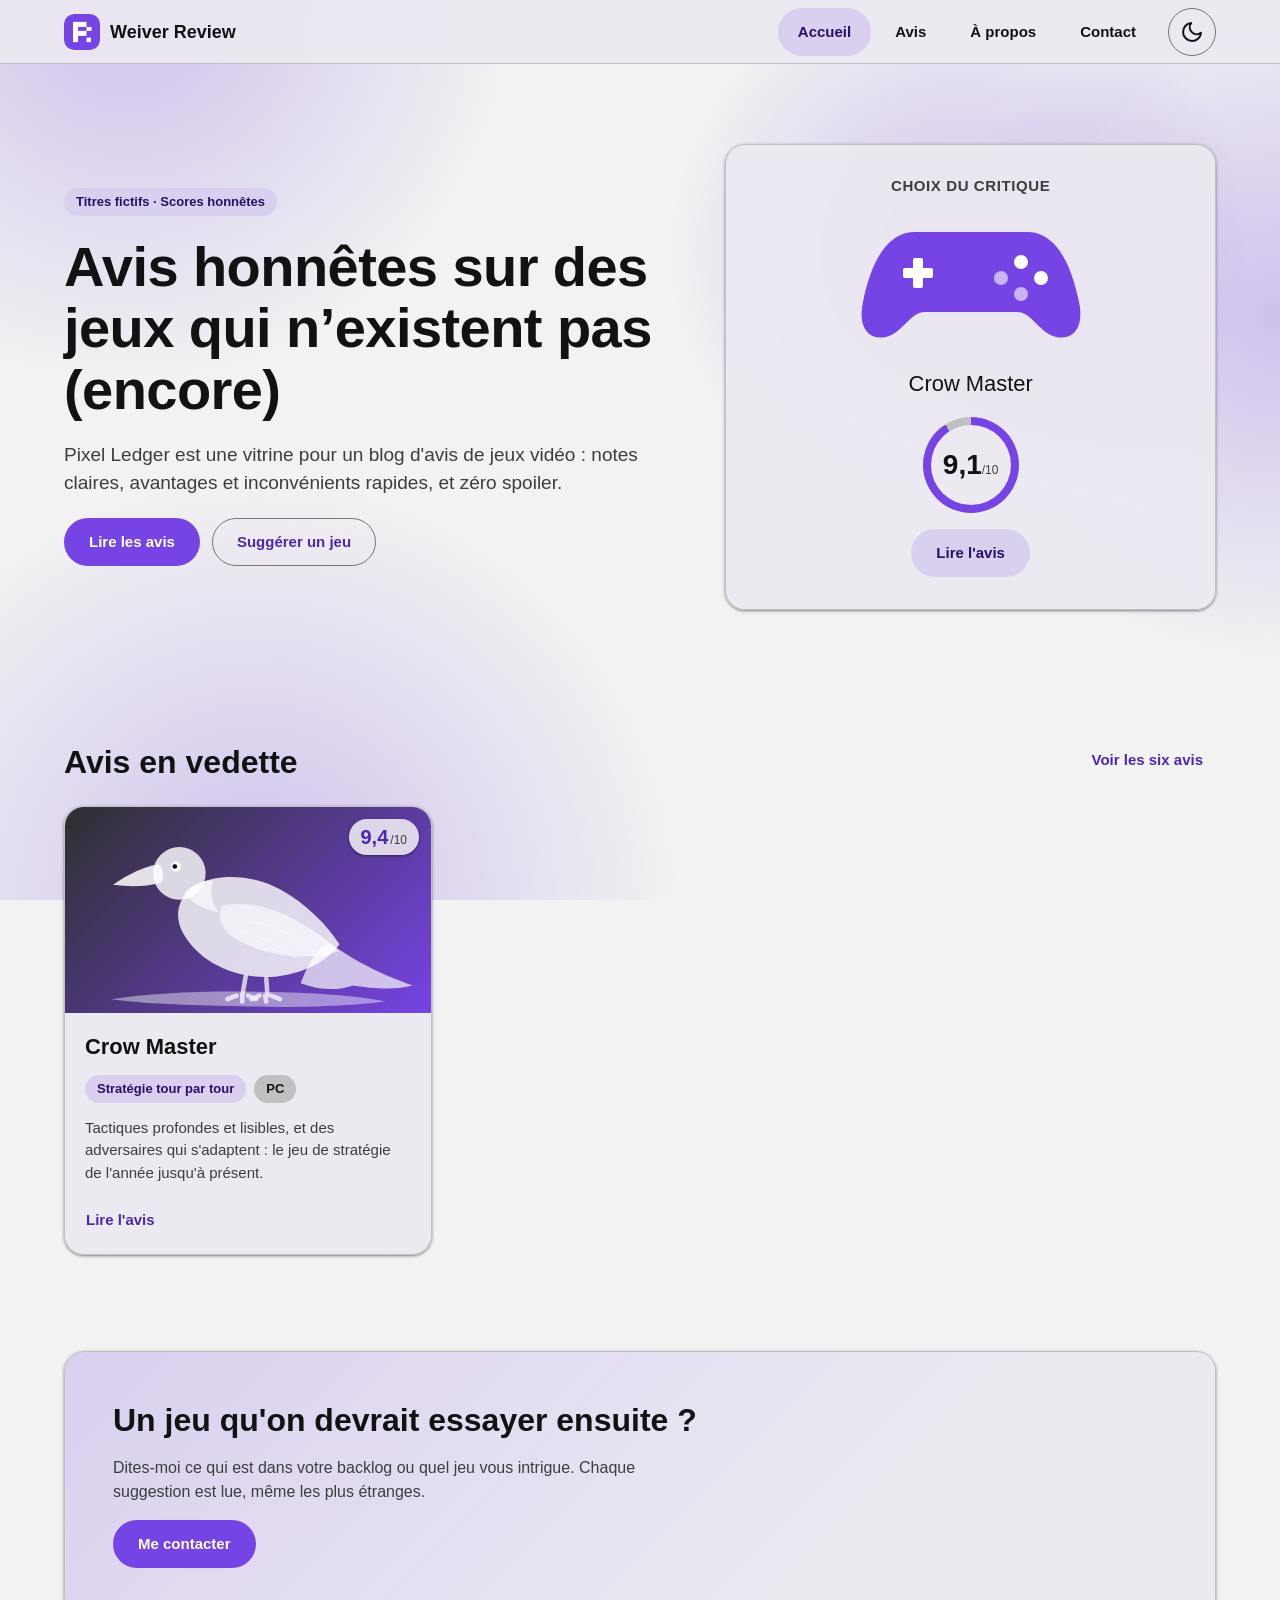
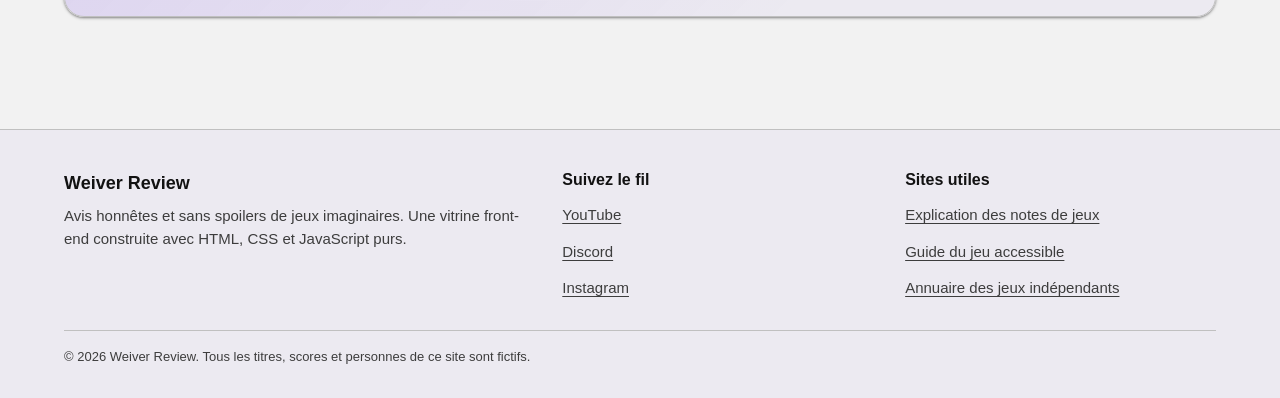
==== index.html @ 38fb5235 "feat(master):initial commit - ajout du site" ====
<!DOCTYPE html>
<html lang="fr">
<head>
  <meta charset="utf-8">
  <meta name="viewport" content="width=device-width, initial-scale=1">
  <meta name="color-scheme" content="light dark">
  <title>Weiver Review | Avis honnêtes de jeux vidéo</title>
  <meta name="description" content="Avis honnêtes, sans spoilers, de jeux vidéo avec des notes claires et des avantages/désavantages rapides. Une vitrine front-end statique avec des jeux fictifs.">
  <link rel="canonical" href="https://www.example.com/">

  <!-- Open Graph -->
  <meta property="og:type" content="website">
  <meta property="og:site_name" content="Pixel Ledger">
  <meta property="og:title" content="Pixel Ledger | Avis honnêtes de jeux vidéo">
  <meta property="og:description" content="Avis honnêtes, sans spoilers, de jeux vidéo avec des notes claires et des avantages/désavantages rapides. Une vitrine front-end statique avec des jeux fictifs.">
  <meta property="og:url" content="https://www.example.com/">
  <meta property="og:locale" content="fr_FR">

  <link rel="icon" type="image/svg+xml" href="res/logo/logo.svg">
  <script>
    /* Set the theme before first paint to avoid a flash of the wrong theme */
    (function () {
      var theme = null;
      try { theme = window.localStorage.getItem('pixel-ledger-theme'); } catch (e) {}
      if (theme !== 'light' && theme !== 'dark') {
        theme = window.matchMedia && window.matchMedia('(prefers-color-scheme: dark)').matches ? 'dark' : 'light';
      }
      document.documentElement.setAttribute('data-theme', theme);
    })();
  </script>
  <link rel="stylesheet" href="res/css/global.css">
  <link rel="stylesheet" href="res/css/style.css">
  <script src="res/js/script.js" defer></script>
  <script src="res/js/index.js" defer></script>
</head>
<body>
  <a class="skip-link" href="#main">Aller au contenu principal</a>

  <header class="site-header">
    <div class="container site-header__inner">
      <a class="brand" href="index.html">
        <img class="brand__logo" src="res/logo/logo.svg" alt="" width="36" height="36">
        <span class="brand__name">Weiver Review</span>
      </a>

      <button class="nav-toggle" type="button" aria-expanded="false" aria-controls="site-nav" aria-label="Menu principal" data-nav-toggle>
        <span class="nav-toggle__bar" aria-hidden="true"></span>
        <span class="nav-toggle__bar" aria-hidden="true"></span>
        <span class="nav-toggle__bar" aria-hidden="true"></span>
      </button>

      <nav class="site-nav" id="site-nav" aria-label="Principal">
        <ul class="site-nav__list">
          <li><a class="site-nav__link" href="index.html" aria-current="page">Accueil</a></li>
          <li><a class="site-nav__link" href="review.html">Avis</a></li>
          <li><a class="site-nav__link" href="aboutme.html">À propos</a></li>
          <li><a class="site-nav__link" href="contact.html">Contact</a></li>
          <li class="site-nav__tools">
            <button class="theme-toggle" type="button" data-theme-toggle>
              <svg class="theme-toggle__icon theme-toggle__icon--moon" viewBox="0 0 24 24" aria-hidden="true" focusable="false">
                <path d="M21 12.8A9 9 0 1 1 11.2 3a7 7 0 0 0 9.8 9.8z"/>
              </svg>
              <svg class="theme-toggle__icon theme-toggle__icon--sun" viewBox="0 0 24 24" aria-hidden="true" focusable="false">
                <circle cx="12" cy="12" r="4"/>
                <path d="M12 2v2M12 20v2M4.9 4.9l1.4 1.4M17.7 17.7l1.4 1.4M2 12h2M20 12h2M4.9 19.1l1.4-1.4M17.7 6.3l1.4-1.4"/>
              </svg>
              <span class="theme-toggle__label" data-theme-label>Basculer le thème</span>
            </button>
          </li>
        </ul>
      </nav>
    </div>
  </header>

  <main id="main" tabindex="-1">
    <section class="hero" aria-labelledby="hero-title">
      <div class="container hero__inner">
        <div class="hero__text">
          <p class="chip chip--tonal">Titres fictifs &middot; Scores honnêtes</p>
          <h1 id="hero-title">Avis honnêtes sur des jeux qui n’existent pas (encore)</h1>
          <p class="hero__lead">Pixel Ledger est une vitrine pour un blog d'avis de jeux vidéo : notes claires, avantages et inconvénients rapides, et zéro spoiler.</p>
          <div class="hero__actions">
            <a class="button button--filled" href="review.html">Lire les avis</a>
            <a class="button button--outlined" href="contact.html">Suggérer un jeu</a>
          </div>
        </div>

        <section class="spotlight" aria-labelledby="spotlight-title">
          <h2 class="spotlight__label" id="spotlight-title">Choix du critique</h2>
          <svg class="controller" viewBox="0 0 240 140" role="img" aria-label="Illustration d'une manette de jeu">
            <path class="controller__body" d="M64 20h112c28 0 44 30 52 70 6 28-8 40-26 34-14-5-22-24-36-24H74c-14 0-22 19-36 24-18 6-32-6-26-34C20 50 36 20 64 20z"/>
            <rect class="controller__detail" x="52" y="56" width="30" height="10" rx="2"/>
            <rect class="controller__detail" x="62" y="46" width="10" height="30" rx="2"/>
            <circle class="controller__detail" cx="170" cy="50" r="7"/>
            <circle class="controller__detail" cx="190" cy="66" r="7"/>
            <circle class="controller__detail" cx="150" cy="66" r="7" opacity=".6"/>
            <circle class="controller__detail" cx="170" cy="82" r="7" opacity=".6"/>
          </svg>
          <p class="spotlight__title">Crow Master</p>
          <div class="score-ring" style="--value: 91" role="img" aria-label="Note : 9,1 sur 10">
            <span class="score-ring__text" aria-hidden="true">9,1<small>/10</small></span>
          </div>
          <a class="button button--tonal" href="review.html#ironclad-frontier">Lire l'avis</a>
        </section>
      </div>
    </section>

    <section class="section" aria-labelledby="featured-title">
      <div class="container">
        <div class="section__header">
          <h2 id="featured-title">Avis en vedette</h2>
          <a class="button button--text" href="review.html">Voir les six avis</a>
        </div>
        <div class="card-grid">
            <article class="card" data-reveal>
              <div class="card__cover card__cover--4">
                <svg class="card__art" viewBox="0 0 320 180" preserveAspectRatio="xMidYMid slice" role="img" aria-label="Illustration d'un corbeau pour Crow Master" fill="currentColor" xmlns="http://www.w3.org/2000/svg">
                  <path d="M40 168c40-6 90-8 150-6 40 1 70 4 90 8-30 4-80 6-130 4-45-1-80-2-110-6z" opacity=".5"/>
                  <g fill="none" stroke="currentColor" stroke-width="4" stroke-linecap="round" opacity=".85">
                    <path d="M158 148l-3 17M150 165l-8 3M155 165l0 5M160 165l7 3"/>
                    <path d="M176 150l1 15M170 165l-7 3M175 165l1 5M180 165l8 3"/>
                  </g>
                  <path d="M230 118c20 14 40 26 74 38-14 4-34 3-52 0-14 5-30 4-46-2 6-14 10-26 24-36z" opacity=".8"/>
                  <path d="M104 78c10-18 52-24 84-6 22 12 40 30 52 48-12 18-44 32-76 28-30-4-52-20-62-40-4-9-5-20 2-30z" opacity=".95"/>
                  <circle cx="100" cy="58" r="23" opacity=".95"/>
                  <path d="M82 50c-12 2-26 8-40 18 14 2 28 2 42-2 3-6 2-12-2-16z"/>
                  <circle cx="97" cy="52" r="4.5" fill="#fff" opacity=".9"/>
                  <circle cx="96" cy="52" r="2" fill="#000"/>
                  <path d="M138 86c32-6 68 10 102 40-30 10-70 4-96-14-8-8-12-18-6-26z" opacity=".7"/>
                  <g fill="none" stroke="#fff" stroke-width="1.5" stroke-linecap="round" opacity=".35">
                    <path d="M160 100c20 2 40 12 58 26"/>
                    <path d="M152 108c18 4 36 14 50 24"/>
                  </g>
                  <path d="M104 76c8 8 18 14 30 16-6-10-8-20-4-28-10 0-20 4-26 12z" opacity=".75"/>
                </svg>
                <p class="card__score"><span class="visually-hidden">Note : </span><strong>9,4</strong><span aria-hidden="true">/10</span><span class="visually-hidden"> sur 10</span></p>
              </div>
              <div class="card__body">
                <h3>Crow Master</h3>
                <ul class="card__meta">
                  <li class="chip chip--tonal"><span class="visually-hidden">Genre : </span>Stratégie tour par tour</li>
                  <li class="chip"><span class="visually-hidden">Plateforme : </span>PC</li>
                </ul>
                <p class="card__comment">Tactiques profondes et lisibles, et des adversaires qui s'adaptent : le jeu de stratégie de l'année jusqu'à présent.</p>
                <a class="button button--text card__link" href="review.html#ironclad-frontier">Lire l'avis<span class="visually-hidden"> de Ironclad Frontier</span></a>
              </div>
            </article>
        </div>
      </div>
    </section>

    <section class="section" aria-labelledby="cta-title">
      <div class="container">
        <div class="cta">
          <h2 id="cta-title">Un jeu qu'on devrait essayer ensuite ?</h2>
          <p>Dites-moi ce qui est dans votre backlog ou quel jeu vous intrigue. Chaque suggestion est lue, même les plus étranges.</p>
          <a class="button button--filled" href="contact.html">Me contacter</a>
        </div>
      </div>
    </section>
  </main>

  <footer class="site-footer">
    <div class="container site-footer__inner">
      <div class="site-footer__about">
        <p class="site-footer__brand">Weiver Review</p>
        <p>Avis honnêtes et sans spoilers de jeux imaginaires. Une vitrine front-end construite avec HTML, CSS et JavaScript purs.</p>
      </div>
      <div>
        <h2 class="site-footer__title">Suivez le fil</h2>
        <ul class="site-footer__list">
          <li><a href="https://example.com/pixel-ledger/youtube" target="_blank" rel="noopener noreferrer">YouTube<span class="visually-hidden"> (ouvre un nouvel onglet)</span></a></li>
          <li><a href="https://example.com/pixel-ledger/discord" target="_blank" rel="noopener noreferrer">Discord<span class="visually-hidden"> (ouvre un nouvel onglet)</span></a></li>
          <li><a href="https://example.com/pixel-ledger/instagram" target="_blank" rel="noopener noreferrer">Instagram<span class="visually-hidden"> (ouvre un nouvel onglet)</span></a></li>
        </ul>
      </div>
      <div>
        <h2 class="site-footer__title">Sites utiles</h2>
        <ul class="site-footer__list">
          <li><a href="https://www.adayagame.fr/et-aussi/systeme-de-notation" target="_blank" rel="noopener noreferrer">Explication des notes de jeux<span class="visually-hidden"> (ouvre un nouvel onglet)</span></a></li>
          <li><a href="https://example.org/accessible-gaming-guide" target="_blank" rel="noopener noreferrer">Guide du jeu accessible<span class="visually-hidden"> (ouvre un nouvel onglet)</span></a></li>
          <li><a href="https://example.net/indie-showcase-directory" target="_blank" rel="noopener noreferrer">Annuaire des jeux indépendants<span class="visually-hidden"> (ouvre un nouvel onglet)</span></a></li>
        </ul>
      </div>
    </div>
    <p class="container site-footer__legal">&copy; 2026 Weiver Review. Tous les titres, scores et personnes de ce site sont fictifs.</p>
  </footer>
</body>
</html>
---- res/css/global.css ----
/* ==========================================================================
   global.css
   Design tokens (Material Design 3 inspired), reset, typography,
   theme tokens and shared components: header, navigation, buttons, footer.
   Font: Arial only. Breakpoints: 600px and 1024px (mobile-first).
   ========================================================================== */

/* --------------------------------------------------------------------------
   1. Tokens that do not depend on the theme
   -------------------------------------------------------------------------- */
:root {
  color-scheme: light;

  /* Brand colour (identical in both themes) */
  --md-primary: #7643e4;
  --md-on-primary: #ffffff;           /* contrast on primary: 5.7:1 (AA) */
  --md-primary-hover: #683bc9;        /* primary mixed with 12% black */

  /* Shape scale */
  --md-shape-sm: 0.5rem;
  --md-shape-md: 0.75rem;
  --md-shape-lg: 1.25rem;
  --md-shape-full: 999px;

  /* Elevation (shadow part; the tint comes from the surface colours) */
  --md-elev-1: 0 1px 2px rgb(0 0 0 / 0.3), 0 1px 3px 1px rgb(0 0 0 / 0.15);
  --md-elev-2: 0 1px 2px rgb(0 0 0 / 0.3), 0 2px 6px 2px rgb(0 0 0 / 0.15);
  --md-elev-3: 0 4px 8px 3px rgb(0 0 0 / 0.15), 0 1px 3px rgb(0 0 0 / 0.3);

  /* Surface glass effect: 0.9 opacity + 20px blur (see components) */
  --md-surface-alpha: 0.9;
  --md-blur: 20px;

  /* State layers derived from the primary colour */
  --md-state-hover: rgb(118 67 228 / 0.12);

  /* Layout */
  --header-h: 4rem;
  --gutter: clamp(1rem, 4vw, 2rem);
  --container-max: 72rem;

  /* M3 type scale (fluid where it matters) */
  --md-display: clamp(2.25rem, 1.5rem + 3.6vw, 3.5rem);
  --md-headline: clamp(1.5rem, 1.2rem + 1.4vw, 2rem);
  --md-title-lg: clamp(1.125rem, 1.05rem + 0.4vw, 1.375rem);
  --md-title-md: 1rem;
  --md-body-lg: 1rem;
  --md-body-md: 0.9375rem;
  --md-label-lg: 0.9375rem;
  --md-label-md: 0.8125rem;
}

/* --------------------------------------------------------------------------
   2. Theme tokens
   Light is the base. The dark block overrides colour roles only.
   -------------------------------------------------------------------------- */
:root,
:root[data-theme="light"] {
  color-scheme: light;

  --md-bg: #f2f2f2;                    /* main background */
  --md-secondary: #c0c0c0;             /* secondary surfaces, borders, outlines */
  --md-surface-rgb: 236 233 241;       /* #f2f2f2 with a 5% primary tint */
  --md-on-surface: #121212;
  --md-on-surface-variant: #3d3d3d;
  --md-outline: #c0c0c0;
  --md-outline-strong: #767676;        /* form controls: >= 3:1 non-text contrast */

  --md-primary-text: #4f26b0;          /* primary as text/focus ring on light: >= 4.9:1 */
  --md-primary-container: #d9cfef;
  --md-on-primary-container: #2a0f66;
  --md-secondary-container: #c0c0c0;
  --md-on-secondary-container: #121212;

  --md-glow: rgb(118 67 228 / 0.28);   /* gradient behind the glass surfaces */
  --md-disabled-bg: rgb(18 18 18 / 0.12);
  --md-disabled-fg: rgb(18 18 18 / 0.38);
}

:root[data-theme="dark"] {
  color-scheme: dark;

  --md-bg: #0c0c0c;
  --md-secondary: #2f2f2f;
  --md-surface-rgb: 30 28 38;          /* #2f2f2f/#0c0c0c blend with a primary tint */
  --md-on-surface: #f2f2f2;
  --md-on-surface-variant: #c0c0c0;
  --md-outline: #2f2f2f;
  --md-outline-strong: #8a8a8a;

  --md-primary-text: #b498f0;          /* primary mixed with 45% white: 8:1 on #0c0c0c */
  --md-primary-container: #41345c;
  --md-on-primary-container: #e6dcfc;
  --md-secondary-container: #2f2f2f;
  --md-on-secondary-container: #f2f2f2;

  --md-primary-hover: #8152e6;         /* primary mixed with 8% white (white text 4.9:1) */
  --md-glow: rgb(118 67 228 / 0.34);
  --md-disabled-bg: rgb(242 242 242 / 0.12);
  --md-disabled-fg: rgb(242 242 242 / 0.38);
}

/* --------------------------------------------------------------------------
   3. Reset and base typography
   -------------------------------------------------------------------------- */
*,
*::before,
*::after {
  box-sizing: border-box;
}

html {
  -webkit-text-size-adjust: 100%;
  text-size-adjust: 100%;
  scroll-padding-top: calc(var(--header-h) + 1rem);
}

@media (prefers-reduced-motion: no-preference) {
  html {
    scroll-behavior: smooth;
  }
}

body {
  margin: 0;
  min-height: 100vh;
  min-height: 100dvh;
  display: flex;
  flex-direction: column;
  font-family: Arial, sans-serif;
  font-size: var(--md-body-lg);
  line-height: 1.5;
  color: var(--md-on-surface);
  background-color: var(--md-bg);
}

/* Soft gradient behind every page so the glass blur is visible */
body::before {
  content: "";
  position: fixed;
  inset: 0;
  z-index: -1;
  pointer-events: none;
  background:
    radial-gradient(40rem circle at 10% 0%, var(--md-glow), transparent 60%),
    radial-gradient(36rem circle at 100% 35%, var(--md-glow), transparent 60%),
    radial-gradient(44rem circle at 20% 100%, var(--md-glow), transparent 60%);
}

main {
  flex: 1 0 auto;
}

main:focus {
  outline: none;
}

h1,
h2,
h3,
h4,
p,
ul,
ol,
dl,
dd,
figure {
  margin: 0;
}

h1,
h2,
h3,
h4 {
  font-family: inherit;
  font-weight: 700;
  line-height: 1.2;
}

h1 {
  font-size: var(--md-display);
  line-height: 1.1;
  letter-spacing: -0.01em;
}

h2 {
  font-size: var(--md-headline);
  line-height: 1.25;
}

h3 {
  font-size: var(--md-title-lg);
  line-height: 1.3;
}

h4 {
  font-size: var(--md-title-md);
}

ul[role="list"],
.list-reset {
  list-style: none;
  padding: 0;
}

img,
svg {
  display: block;
  max-width: 100%;
}

a {
  color: var(--md-primary-text);
  text-underline-offset: 0.2em;
}

a:hover {
  text-decoration-thickness: 2px;
}

button,
input,
select,
textarea {
  font: inherit;
  color: inherit;
}

button {
  cursor: pointer;
}

/* Visible focus for every interactive element */
:focus-visible {
  outline: 3px solid var(--md-primary-text);
  outline-offset: 3px;
}

/* --------------------------------------------------------------------------
   4. Utilities
   -------------------------------------------------------------------------- */
.container {
  width: min(100% - 2 * var(--gutter), var(--container-max));
  margin-inline: auto;
}

.visually-hidden {
  position: absolute;
  width: 1px;
  height: 1px;
  margin: -1px;
  padding: 0;
  overflow: hidden;
  clip: rect(0 0 0 0);
  clip-path: inset(50%);
  white-space: nowrap;
  border: 0;
}

.skip-link {
  position: absolute;
  top: -4rem;
  left: 0.75rem;
  z-index: 1000;
  padding: 0.75rem 1.25rem;
  border-radius: var(--md-shape-full);
  background: var(--md-primary);
  color: var(--md-on-primary);
  font-weight: 700;
  text-decoration: none;
}

.skip-link:focus {
  top: 0.75rem;
}

/* --------------------------------------------------------------------------
   5. Buttons (M3: filled, tonal, outlined, text)
   -------------------------------------------------------------------------- */
.button {
  display: inline-flex;
  align-items: center;
  justify-content: center;
  gap: 0.5rem;
  min-height: 3rem;
  padding: 0.5rem 1.5rem;
  border: 1px solid transparent;
  border-radius: var(--md-shape-full);
  font-size: var(--md-label-lg);
  font-weight: 700;
  line-height: 1.2;
  text-align: center;
  text-decoration: none;
  transition: background-color 0.2s ease, box-shadow 0.2s ease;
}

.button--filled {
  background: var(--md-primary);
  color: var(--md-on-primary);
}

.button--filled:hover {
  background: var(--md-primary-hover);
  box-shadow: var(--md-elev-1);
  text-decoration: none;
}

.button--tonal {
  background: var(--md-primary-container);
  color: var(--md-on-primary-container);
}

.button--tonal:hover {
  box-shadow: var(--md-elev-1);
  text-decoration: none;
}

.button--outlined {
  border-color: var(--md-outline-strong);
  color: var(--md-primary-text);
}

.button--outlined:hover {
  background: var(--md-state-hover);
  text-decoration: none;
}

.button--text {
  min-height: 2.75rem;
  padding-inline: 0.75rem;
  color: var(--md-primary-text);
}

.button--text:hover {
  background: var(--md-state-hover);
  text-decoration: none;
}

.button:disabled,
.button[aria-disabled="true"] {
  background: var(--md-disabled-bg);
  color: var(--md-disabled-fg);
  box-shadow: none;
  cursor: not-allowed;
}

/* --------------------------------------------------------------------------
   6. Header and navigation
   The glass layer is a pseudo-element so the fixed drawer (a descendant of
   the header) is not trapped inside a backdrop-filter containing block.
   -------------------------------------------------------------------------- */
.site-header {
  position: sticky;
  top: 0;
  z-index: 100;
  isolation: isolate;
}

.site-header::before {
  content: "";
  position: absolute;
  inset: 0;
  z-index: -1;
  background: rgb(var(--md-surface-rgb) / var(--md-surface-alpha));
  -webkit-backdrop-filter: blur(var(--md-blur));
  backdrop-filter: blur(var(--md-blur));
  border-bottom: 1px solid var(--md-outline);
}

.site-header__inner {
  display: flex;
  align-items: center;
  justify-content: space-between;
  gap: 1rem;
  min-height: var(--header-h);
}

/* Brand */
.brand {
  display: inline-flex;
  align-items: center;
  gap: 0.625rem;
  min-height: 3rem;
  color: var(--md-on-surface);
  font-size: 1.125rem;
  font-weight: 700;
  text-decoration: none;
}

.brand:hover {
  text-decoration: none;
}

.brand__logo {
  width: 2.25rem;
  height: 2.25rem;
  border-radius: 0.625rem;
}

/* Hamburger button (< 1024px) */
.nav-toggle {
  position: relative;
  flex: none;
  width: 3rem;
  height: 3rem;
  padding: 0;
  border: 0;
  border-radius: var(--md-shape-full);
  background: transparent;
  color: var(--md-on-surface);
}

.nav-toggle:hover {
  background: var(--md-state-hover);
}

.nav-toggle__bar {
  position: absolute;
  left: 0.75rem;
  width: 1.5rem;
  height: 2px;
  border-radius: 2px;
  background: currentColor;
  transition: transform 0.25s ease, opacity 0.2s ease;
}

.nav-toggle__bar:nth-child(1) {
  top: 1.0625rem;
}

.nav-toggle__bar:nth-child(2) {
  top: 1.4375rem;
}

.nav-toggle__bar:nth-child(3) {
  top: 1.8125rem;
}

.nav-toggle[aria-expanded="true"] .nav-toggle__bar:nth-child(1) {
  transform: translateY(0.375rem) rotate(45deg);
}

.nav-toggle[aria-expanded="true"] .nav-toggle__bar:nth-child(2) {
  opacity: 0;
}

.nav-toggle[aria-expanded="true"] .nav-toggle__bar:nth-child(3) {
  transform: translateY(-0.375rem) rotate(-45deg);
}

/* Drawer (mobile): slides in from the right under the header */
.site-nav {
  position: fixed;
  top: var(--header-h);
  right: 0;
  bottom: 0;
  width: min(20rem, 85vw);
  padding: 1rem;
  overflow-y: auto;
  background: rgb(var(--md-surface-rgb) / var(--md-surface-alpha));
  -webkit-backdrop-filter: blur(var(--md-blur));
  backdrop-filter: blur(var(--md-blur));
  border-inline-start: 1px solid var(--md-outline);
  box-shadow: var(--md-elev-3);
  transform: translateX(100%);
  visibility: hidden;
  transition: transform 0.25s ease, visibility 0s linear 0.25s;
}

.site-nav.is-open {
  transform: none;
  visibility: visible;
  transition: transform 0.25s ease, visibility 0s;
}

.site-nav__list {
  display: flex;
  flex-direction: column;
  gap: 0.25rem;
  margin: 0;
  padding: 0;
  list-style: none;
}

.site-nav__link {
  display: flex;
  align-items: center;
  min-height: 3rem;
  padding: 0 1.25rem;
  border-radius: var(--md-shape-full);
  color: var(--md-on-surface);
  font-size: var(--md-label-lg);
  font-weight: 700;
  text-decoration: none;
}

.site-nav__link:hover {
  background: var(--md-state-hover);
  text-decoration: none;
}

.site-nav__link[aria-current="page"] {
  background: var(--md-primary-container);
  color: var(--md-on-primary-container);
}

.site-nav__tools {
  margin-top: 0.75rem;
  padding-top: 0.75rem;
  border-top: 1px solid var(--md-outline);
}

/* Theme toggle: shows a moon in light mode, a sun in dark mode */
.theme-toggle {
  display: flex;
  align-items: center;
  gap: 0.75rem;
  width: 100%;
  min-height: 3rem;
  padding: 0 1.25rem;
  border: 1px solid var(--md-outline-strong);
  border-radius: var(--md-shape-full);
  background: transparent;
  color: var(--md-on-surface);
  font-size: var(--md-label-lg);
  font-weight: 700;
}

.theme-toggle:hover {
  background: var(--md-state-hover);
}

.theme-toggle__icon {
  flex: none;
  width: 1.5rem;
  height: 1.5rem;
  fill: none;
  stroke: currentColor;
  stroke-width: 2;
  stroke-linecap: round;
  stroke-linejoin: round;
}

.theme-toggle__icon--sun,
:root[data-theme="dark"] .theme-toggle__icon--moon {
  display: none;
}

:root[data-theme="dark"] .theme-toggle__icon--sun {
  display: block;
}

/* Desktop (>= 1024px): horizontal top bar, no hamburger */
@media (min-width: 1024px) {
  .nav-toggle {
    display: none;
  }

  .site-nav {
    position: static;
    width: auto;
    margin-inline-start: auto;
    padding: 0;
    overflow: visible;
    background: none;
    -webkit-backdrop-filter: none;
    backdrop-filter: none;
    border: 0;
    box-shadow: none;
    transform: none;
    visibility: visible;
    transition: none;
  }

  .site-nav__list {
    flex-direction: row;
    align-items: center;
    gap: 0.25rem;
  }

  .site-nav__tools {
    margin: 0 0 0 0.5rem;
    padding: 0;
    border: 0;
  }

  .theme-toggle {
    justify-content: center;
    width: 3rem;
    padding: 0;
  }

  /* Label stays available to screen readers */
  .theme-toggle__label {
    position: absolute;
    width: 1px;
    height: 1px;
    margin: -1px;
    overflow: hidden;
    clip: rect(0 0 0 0);
    clip-path: inset(50%);
    white-space: nowrap;
  }
}

/* --------------------------------------------------------------------------
   7. Footer
   -------------------------------------------------------------------------- */
.site-footer {
  margin-top: clamp(2rem, 5vw, 4rem);
  background: rgb(var(--md-surface-rgb) / var(--md-surface-alpha));
  -webkit-backdrop-filter: blur(var(--md-blur));
  backdrop-filter: blur(var(--md-blur));
  border-top: 1px solid var(--md-outline);
  color: var(--md-on-surface-variant);
  font-size: var(--md-body-md);
}

.site-footer__inner {
  display: grid;
  gap: 2rem;
  padding-block: 2.5rem 1.5rem;
}

.site-footer__brand {
  margin-bottom: 0.5rem;
  color: var(--md-on-surface);
  font-size: 1.125rem;
  font-weight: 700;
}

.site-footer__title {
  margin-bottom: 0.5rem;
  color: var(--md-on-surface);
  font-size: var(--md-title-md);
}

.site-footer__list {
  display: grid;
  gap: 0.125rem;
  margin: 0;
  padding: 0;
  list-style: none;
}

.site-footer__list a {
  display: inline-block;
  padding-block: 0.375rem;
  color: var(--md-on-surface-variant);
}

.site-footer__list a:hover {
  color: var(--md-primary-text);
}

.site-footer__legal {
  padding-block: 1rem 2rem;
  border-top: 1px solid var(--md-outline);
  font-size: var(--md-label-md);
}

@media (min-width: 600px) {
  .site-footer__inner {
    grid-template-columns: repeat(2, 1fr);
  }

  .site-footer__about {
    grid-column: 1 / -1;
  }
}

@media (min-width: 1024px) {
  .site-footer__inner {
    grid-template-columns: 1.5fr 1fr 1fr;
  }

  .site-footer__about {
    grid-column: auto;
  }
}

/* --------------------------------------------------------------------------
   8. Reduced motion
   -------------------------------------------------------------------------- */
@media (prefers-reduced-motion: reduce) {
  *,
  *::before,
  *::after {
    animation-duration: 0.01ms !important;
    animation-iteration-count: 1 !important;
    transition-duration: 0.01ms !important;
    transition-delay: 0s !important;
    scroll-behavior: auto !important;
  }
}
---- res/css/style.css ----
/* ==========================================================================
   style.css
   Mises en page et composants par page : hero, cartes, avis, à propos, contact.
   S'appuie sur les tokens définis dans global.css.
   ========================================================================== */

/* --------------------------------------------------------------------------
   1. Surfaces vitrées (cartes, panneaux, mise en avant, appel à l'action)
   Fond à 0,9 d'opacité + flou de 20px sur le dégradé de la page.
   -------------------------------------------------------------------------- */
.card,
.panel,
.spotlight,
.cta {
  background: rgb(var(--md-surface-rgb) / var(--md-surface-alpha));
  -webkit-backdrop-filter: blur(var(--md-blur));
  backdrop-filter: blur(var(--md-blur));
  border: 1px solid var(--md-outline);
  border-radius: var(--md-shape-lg);
  box-shadow: var(--md-elev-1);
}

.panel {
  padding: clamp(1.25rem, 3vw, 2rem);
}

/* --------------------------------------------------------------------------
   2. Éléments partagés : sections, puces, notes
   -------------------------------------------------------------------------- */
.section {
  padding-block: clamp(1.5rem, 4vw, 3rem);
}

.section__header {
  display: flex;
  flex-wrap: wrap;
  align-items: flex-end;
  justify-content: space-between;
  gap: 0.5rem 1.5rem;
  margin-bottom: 1.5rem;
}

.page-hero {
  padding-block: clamp(2rem, 6vw, 4rem) clamp(0.5rem, 2vw, 1rem);
}

.page-hero__lead {
  max-width: 40rem;
  margin-top: 1rem;
  color: var(--md-on-surface-variant);
  font-size: clamp(1rem, 0.95rem + 0.25vw, 1.125rem);
}

.chip {
  display: inline-flex;
  align-items: center;
  min-height: 1.75rem;
  padding: 0.125rem 0.75rem;
  border-radius: var(--md-shape-full);
  background: var(--md-secondary-container);
  color: var(--md-on-secondary-container);
  font-size: var(--md-label-md);
  font-weight: 700;
  line-height: 1.2;
}

.chip--tonal {
  background: var(--md-primary-container);
  color: var(--md-on-primary-container);
}

/* --------------------------------------------------------------------------
   3. Accueil : hero
   -------------------------------------------------------------------------- */
.hero {
  position: relative;
  isolation: isolate;
  padding-block: clamp(2rem, 7vw, 5rem);
}

/* Soft glow that follows the pointer (set by index.js) */
.hero::after {
  content: "";
  position: absolute;
  inset: 0;
  z-index: -1;
  pointer-events: none;
  background: radial-gradient(
    28rem circle at var(--hero-x, 75%) var(--hero-y, 30%),
    var(--md-glow),
    transparent 65%
  );
}

.hero__inner {
  display: grid;
  gap: clamp(1.5rem, 5vw, 3rem);
  align-items: center;
}

.hero__text {
  display: grid;
  justify-items: start;
  gap: 1.25rem;
}

.hero__lead {
  max-width: 36rem;
  color: var(--md-on-surface-variant);
  font-size: clamp(1rem, 0.95rem + 0.3vw, 1.25rem);
}

.hero__actions {
  display: flex;
  flex-wrap: wrap;
  gap: 0.75rem;
}

.spotlight {
  display: grid;
  justify-items: center;
  gap: 1rem;
  padding: clamp(1.25rem, 4vw, 2rem);
  text-align: center;
}

.spotlight__label {
  color: var(--md-on-surface-variant);
  font-size: var(--md-label-lg);
  letter-spacing: 0.04em;
  text-transform: uppercase;
}

.controller {
  width: min(100%, 15rem);
  height: auto;
}

.controller__body {
  fill: var(--md-primary);
}

.controller__detail {
  fill: #ffffff;
}

.spotlight__title {
  font-size: var(--md-title-lg);
}

/* Circular score indicator drawn with a conic gradient */
.score-ring {
  position: relative;
  display: grid;
  place-items: center;
  width: 6rem;
  aspect-ratio: 1;
  border-radius: 50%;
  background: conic-gradient(var(--md-primary) calc(var(--value, 0) * 1%), var(--md-secondary) 0);
}

.score-ring::before {
  content: "";
  position: absolute;
  inset: 0.5rem;
  border-radius: 50%;
  background: rgb(var(--md-surface-rgb));
}

.score-ring__text {
  position: relative;
  color: var(--md-on-surface);
  font-size: 1.75rem;
  font-weight: 700;
  line-height: 1;
}

.score-ring__text small {
  color: var(--md-on-surface-variant);
  font-size: 0.75rem;
  font-weight: 400;
}

@media (min-width: 1024px) {
  .hero__inner {
    grid-template-columns: 1.25fr 1fr;
  }
}

/* --------------------------------------------------------------------------
   4. Cards and review grid
   -------------------------------------------------------------------------- */
.card-grid {
  display: grid;
  grid-template-columns: 1fr;
  gap: 1.25rem;
}

@media (min-width: 600px) {
  .card-grid {
    grid-template-columns: repeat(2, 1fr);
  }
}

@media (min-width: 1024px) {
  .card-grid {
    grid-template-columns: repeat(3, 1fr);
    gap: 1.5rem;
  }
}

.card {
  display: flex;
  flex-direction: column;
  overflow: hidden;
  transition: box-shadow 0.25s ease, transform 0.25s ease;
}

.card:hover {
  box-shadow: var(--md-elev-2);
}

.card:target {
  outline: 3px solid var(--md-primary-text);
  outline-offset: 3px;
}

/* Cover placeholder: CSS gradient + inline SVG motif */
.card__cover {
  position: relative;
  aspect-ratio: 16 / 9;
  background: linear-gradient(135deg, var(--cover-a, #7643e4), var(--cover-b, #1f1147));
}

.card__art {
  position: absolute;
  inset: 0;
  width: 100%;
  height: 100%;
  color: rgb(255 255 255 / 0.85);
}

.card__cover--1 { --cover-a: #7643e4; --cover-b: #1f1147; }
.card__cover--2 { --cover-a: #9b79ee; --cover-b: #4a28a0; }
.card__cover--3 { --cover-a: #4a28a0; --cover-b: #0c0c0c; }
.card__cover--4 { --cover-a: #2f2f2f; --cover-b: #7643e4; }
.card__cover--5 { --cover-a: #8a8a8a; --cover-b: #5b2fc0; }
.card__cover--6 { --cover-a: #5b2fc0; --cover-b: #2f2f2f; }

.card__score {
  position: absolute;
  top: 0.75rem;
  right: 0.75rem;
  display: flex;
  align-items: baseline;
  gap: 0.125rem;
  padding: 0.25rem 0.75rem;
  border-radius: var(--md-shape-full);
  background: rgb(var(--md-surface-rgb) / var(--md-surface-alpha));
  -webkit-backdrop-filter: blur(var(--md-blur));
  backdrop-filter: blur(var(--md-blur));
  box-shadow: var(--md-elev-1);
  color: var(--md-on-surface-variant);
  font-size: 0.75rem;
  line-height: 1.4;
}

.card__score strong {
  color: var(--md-primary-text);
  font-size: 1.25rem;
}

.card__body {
  display: flex;
  flex: 1;
  flex-direction: column;
  gap: 0.875rem;
  padding: 1.25rem;
}

.card__meta {
  display: flex;
  flex-wrap: wrap;
  gap: 0.5rem;
  margin: 0;
  padding: 0;
  list-style: none;
}

.card__comment {
  color: var(--md-on-surface-variant);
  font-size: var(--md-body-md);
}

.card__link {
  align-self: flex-start;
  margin: auto 0 -0.5rem -0.75rem;
}

.card--crow-master .card__cover {
  background: linear-gradient(135deg, #08090d, #2d2d34);
}

.card__cover--crow {
  --cover-a: #0d1117;
  --cover-b: #454a56;
}

.card__toggle {
  align-self: flex-start;
}

.modal {
  position: fixed;
  inset: 0;
  z-index: 1000;
  display: flex;
  align-items: center;
  justify-content: center;
  padding: 1rem;
  opacity: 0;
  pointer-events: none;
  transition: opacity 0.2s ease;
}

.modal.is-visible {
  opacity: 1;
  pointer-events: auto;
}

.modal__backdrop {
  position: absolute;
  inset: 0;
  background: rgb(0 0 0 / 0.7);
}

.modal__panel {
  position: relative;
  z-index: 1;
  width: min(100%, 32rem);
  display: grid;
  gap: 1rem;
  padding: 1.5rem;
  border: 1px solid var(--md-outline);
  border-radius: var(--md-shape-lg);
  background: var(--md-bg);
  box-shadow: var(--md-elev-3);
}

.modal__close {
  position: absolute;
  top: 0.75rem;
  right: 0.75rem;
  width: 2.25rem;
  height: 2.25rem;
  border: 1px solid var(--md-outline);
  border-radius: 50%;
  background: transparent;
  color: var(--md-on-surface);
  font-size: 1.5rem;
  cursor: pointer;
}

.modal__description,
.modal__list {
  color: var(--md-on-surface-variant);
}

.modal__list {
  margin: 0;
  padding-left: 1.25rem;
  display: grid;
  gap: 0.5rem;
}

.modal__actions {
  display: flex;
  flex-wrap: wrap;
  gap: 0.75rem;
}

/* Atouts / inconvénients */
.verdict {
  display: grid;
  grid-template-columns: repeat(auto-fit, minmax(9.5rem, 1fr));
  gap: 1rem;
}

.verdict__title {
  margin-bottom: 0.375rem;
  color: var(--md-on-surface);
  font-size: var(--md-label-lg);
  letter-spacing: 0.04em;
  text-transform: uppercase;
}

.verdict__list {
  display: grid;
  gap: 0.375rem;
  margin: 0;
  padding: 0;
  list-style: none;
  font-size: var(--md-body-md);
}

.verdict__list li {
  position: relative;
  padding-left: 1.375rem;
}

.verdict__list li::before {
  position: absolute;
  left: 0;
  font-weight: 700;
  color: var(--md-primary-text);
}

.verdict__list--pros li::before {
  content: "+";
  content: "+" / "";
}

.verdict__list--cons li::before {
  content: "\2212";
  content: "\2212" / "";
}

/* Scroll reveal (class added by index.js only when motion is allowed) */
.reveal {
  opacity: 0;
  transform: translateY(1rem);
  transition: opacity 0.5s ease, transform 0.5s ease;
}

.reveal.is-visible {
  opacity: 1;
  transform: none;
}

/* --------------------------------------------------------------------------
   5. Call to action
   -------------------------------------------------------------------------- */
.cta {
  display: grid;
  justify-items: start;
  gap: 1rem;
  padding: clamp(1.5rem, 5vw, 3rem);
  background-image: linear-gradient(135deg, var(--md-primary-container), transparent 70%);
}

.cta p {
  max-width: 36rem;
  color: var(--md-on-surface-variant);
}

/* --------------------------------------------------------------------------
   6. À propos
   -------------------------------------------------------------------------- */
.about {
  display: grid;
  gap: 1.5rem;
  align-items: start;
}

.profile {
  display: grid;
  justify-items: center;
  gap: 1rem;
  text-align: center;
}

.profile__avatar {
  width: 8rem;
  height: 8rem;
  border-radius: 50%;
  box-shadow: var(--md-elev-1);
}

.profile__role {
  color: var(--md-on-surface-variant);
}

.facts {
  display: grid;
  gap: 0.75rem;
  width: 100%;
  margin-top: 0.5rem;
  padding-top: 1rem;
  border-top: 1px solid var(--md-outline);
  text-align: left;
}

.facts dt {
  color: var(--md-on-surface-variant);
  font-size: var(--md-label-md);
  font-weight: 700;
  letter-spacing: 0.04em;
  text-transform: uppercase;
}

.facts dd {
  margin-top: 0.125rem;
}

.prose {
  display: grid;
  gap: 1rem;
}

.prose h2 {
  margin-top: 0.75rem;
}

.prose h2:first-child {
  margin-top: 0;
}

.prose p {
  max-width: 42rem;
}

.scale {
  display: grid;
  gap: 0.5rem;
  margin: 0;
  padding: 0;
  list-style: none;
}

.scale li {
  display: flex;
  align-items: baseline;
  gap: 0.75rem;
}

.scale strong {
  flex: none;
  min-width: 4.5rem;
  color: var(--md-primary-text);
}

@media (min-width: 1024px) {
  .about {
    grid-template-columns: minmax(16rem, 1fr) 2.2fr;
  }

  .profile {
    position: sticky;
    top: calc(var(--header-h) + 1.5rem);
  }
}

/* --------------------------------------------------------------------------
   7. Formulaire de contact
   -------------------------------------------------------------------------- */
.contact {
  display: grid;
  gap: 1.5rem;
  align-items: start;
}

.form {
  display: grid;
  gap: 1.25rem;
}

.field {
  display: grid;
  gap: 0.375rem;
}

.field__label {
  font-weight: 700;
}

.field__hint {
  color: var(--md-on-surface-variant);
  font-size: var(--md-label-md);
}

.field__control {
  width: 100%;
  min-height: 3rem;
  padding: 0.75rem 1rem;
  border: 1px solid var(--md-outline-strong);
  border-radius: var(--md-shape-md);
  background: var(--md-bg);
  color: var(--md-on-surface);
}

textarea.field__control {
  min-height: 9rem;
  resize: vertical;
}

/* Invalid state: thicker border plus a text message, not colour alone */
.field__control[aria-invalid="true"] {
  border-color: var(--md-on-surface);
  box-shadow: inset 0 0 0 1px var(--md-on-surface);
}

.field__error {
  color: var(--md-on-surface);
  font-size: var(--md-body-md);
  font-weight: 700;
}

.field__error::before {
  content: "Error: ";
  color: var(--md-primary-text);
}

.form__actions {
  display: flex;
  flex-wrap: wrap;
  align-items: center;
  gap: 1rem;
}

.form-status {
  padding: 1rem 1.25rem;
  border-radius: var(--md-shape-md);
  background: var(--md-primary-container);
  color: var(--md-on-primary-container);
  font-weight: 700;
}

.form-status:empty {
  display: none;
}

.info-list {
  display: grid;
  gap: 1rem;
  margin: 1rem 0 0;
  padding: 0;
  list-style: none;
  color: var(--md-on-surface-variant);
}

.info-list strong {
  display: block;
  color: var(--md-on-surface);
}

@media (min-width: 1024px) {
  .contact {
    grid-template-columns: 1.6fr 1fr;
  }
}
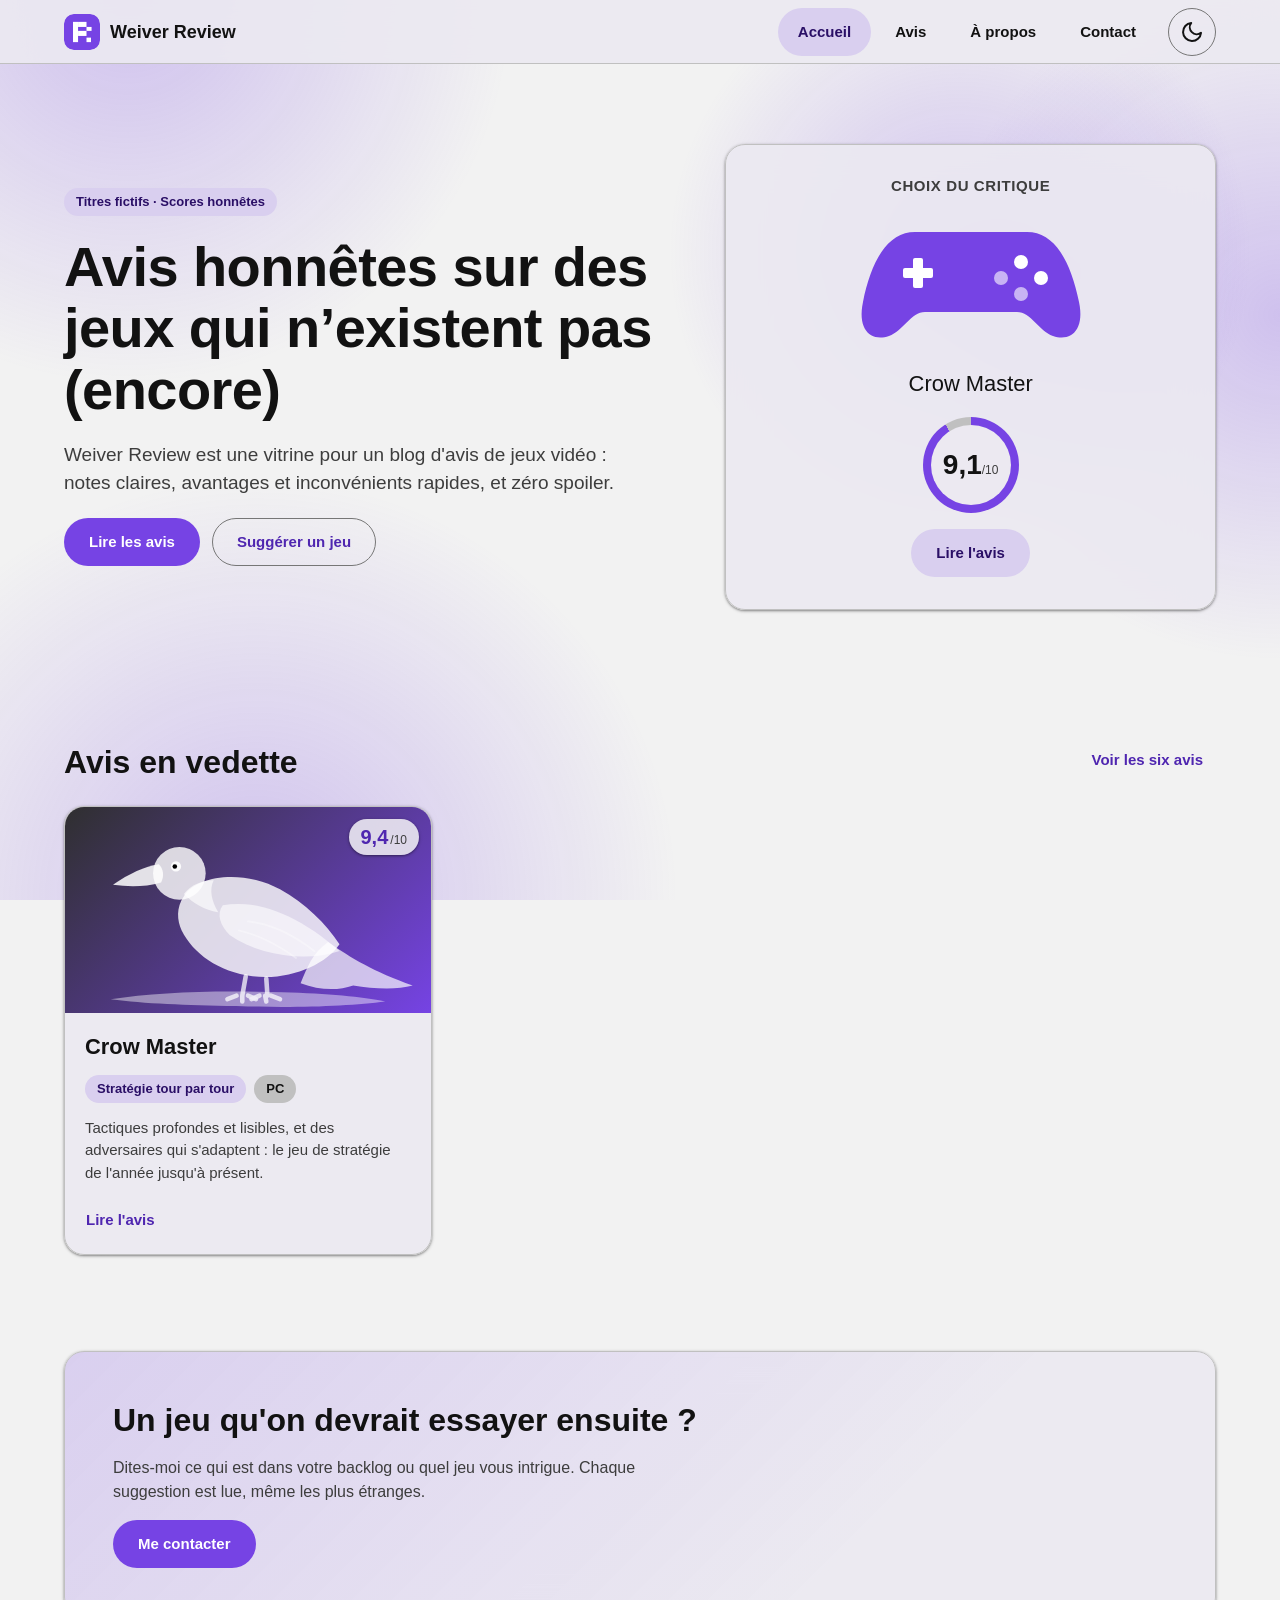
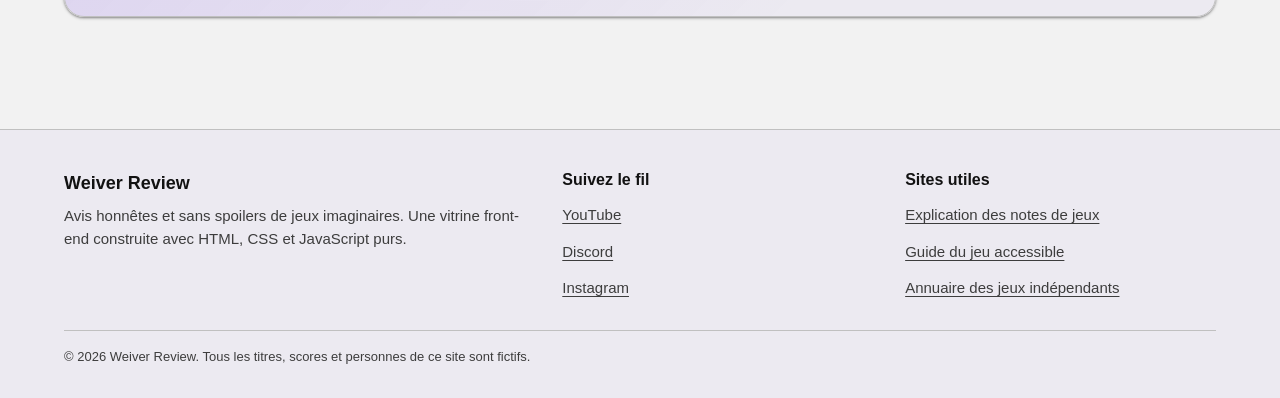
==== commit 9ff19bf0: "feat(seo):modification rédirections des liens et correction seo" ====
--- a/index.html
+++ b/index.html
@@ -6,14 +6,14 @@
   <meta name="color-scheme" content="light dark">
   <title>Weiver Review | Avis honnêtes de jeux vidéo</title>
   <meta name="description" content="Avis honnêtes, sans spoilers, de jeux vidéo avec des notes claires et des avantages/désavantages rapides. Une vitrine front-end statique avec des jeux fictifs.">
-  <link rel="canonical" href="https://www.example.com/">
+  <link rel="canonical" href="https://weiver-review.fr/">
 
   <!-- Open Graph -->
   <meta property="og:type" content="website">
-  <meta property="og:site_name" content="Pixel Ledger">
-  <meta property="og:title" content="Pixel Ledger | Avis honnêtes de jeux vidéo">
+  <meta property="og:site_name" content="Weiver Review">
+  <meta property="og:title" content="Weiver Review | Avis honnêtes de jeux vidéo">
   <meta property="og:description" content="Avis honnêtes, sans spoilers, de jeux vidéo avec des notes claires et des avantages/désavantages rapides. Une vitrine front-end statique avec des jeux fictifs.">
-  <meta property="og:url" content="https://www.example.com/">
+  <meta property="og:url" content="https://weiver-review.fr/">
   <meta property="og:locale" content="fr_FR">
 
   <link rel="icon" type="image/svg+xml" href="res/logo/logo.svg">
@@ -78,7 +78,7 @@
         <div class="hero__text">
           <p class="chip chip--tonal">Titres fictifs &middot; Scores honnêtes</p>
           <h1 id="hero-title">Avis honnêtes sur des jeux qui n’existent pas (encore)</h1>
-          <p class="hero__lead">Pixel Ledger est une vitrine pour un blog d'avis de jeux vidéo : notes claires, avantages et inconvénients rapides, et zéro spoiler.</p>
+          <p class="hero__lead">Weiver Review est une vitrine pour un blog d'avis de jeux vidéo : notes claires, avantages et inconvénients rapides, et zéro spoiler.</p>
           <div class="hero__actions">
             <a class="button button--filled" href="review.html">Lire les avis</a>
             <a class="button button--outlined" href="contact.html">Suggérer un jeu</a>
@@ -169,17 +169,17 @@
       <div>
         <h2 class="site-footer__title">Suivez le fil</h2>
         <ul class="site-footer__list">
-          <li><a href="https://example.com/pixel-ledger/youtube" target="_blank" rel="noopener noreferrer">YouTube<span class="visually-hidden"> (ouvre un nouvel onglet)</span></a></li>
-          <li><a href="https://example.com/pixel-ledger/discord" target="_blank" rel="noopener noreferrer">Discord<span class="visually-hidden"> (ouvre un nouvel onglet)</span></a></li>
-          <li><a href="https://example.com/pixel-ledger/instagram" target="_blank" rel="noopener noreferrer">Instagram<span class="visually-hidden"> (ouvre un nouvel onglet)</span></a></li>
+          <li><a href="https://www.youtube.com/@weiverreview" target="_blank" rel="noopener noreferrer">YouTube<span class="visually-hidden"> (ouvre un nouvel onglet)</span></a></li>
+          <li><a href="https://discord.com/users/1569050026943062056" target="_blank" rel="noopener noreferrer">Discord<span class="visually-hidden"> (ouvre un nouvel onglet)</span></a></li>
+          <li><a href="https://www.instagram.com/weiverreview08/" target="_blank" rel="noopener noreferrer">Instagram<span class="visually-hidden"> (ouvre un nouvel onglet)</span></a></li>
         </ul>
       </div>
       <div>
         <h2 class="site-footer__title">Sites utiles</h2>
         <ul class="site-footer__list">
           <li><a href="https://www.adayagame.fr/et-aussi/systeme-de-notation" target="_blank" rel="noopener noreferrer">Explication des notes de jeux<span class="visually-hidden"> (ouvre un nouvel onglet)</span></a></li>
-          <li><a href="https://example.org/accessible-gaming-guide" target="_blank" rel="noopener noreferrer">Guide du jeu accessible<span class="visually-hidden"> (ouvre un nouvel onglet)</span></a></li>
-          <li><a href="https://example.net/indie-showcase-directory" target="_blank" rel="noopener noreferrer">Annuaire des jeux indépendants<span class="visually-hidden"> (ouvre un nouvel onglet)</span></a></li>
+          <li><a href="https://portail-handicap.fr/sport-loisirs-culture/jeu-video-accessible" target="_blank" rel="noopener noreferrer">Guide du jeu accessible<span class="visually-hidden"> (ouvre un nouvel onglet)</span></a></li>
+          <li><a href="https://www.indiemag.fr/jeux" target="_blank" rel="noopener noreferrer">Annuaire des jeux indépendants<span class="visually-hidden"> (ouvre un nouvel onglet)</span></a></li>
         </ul>
       </div>
     </div>
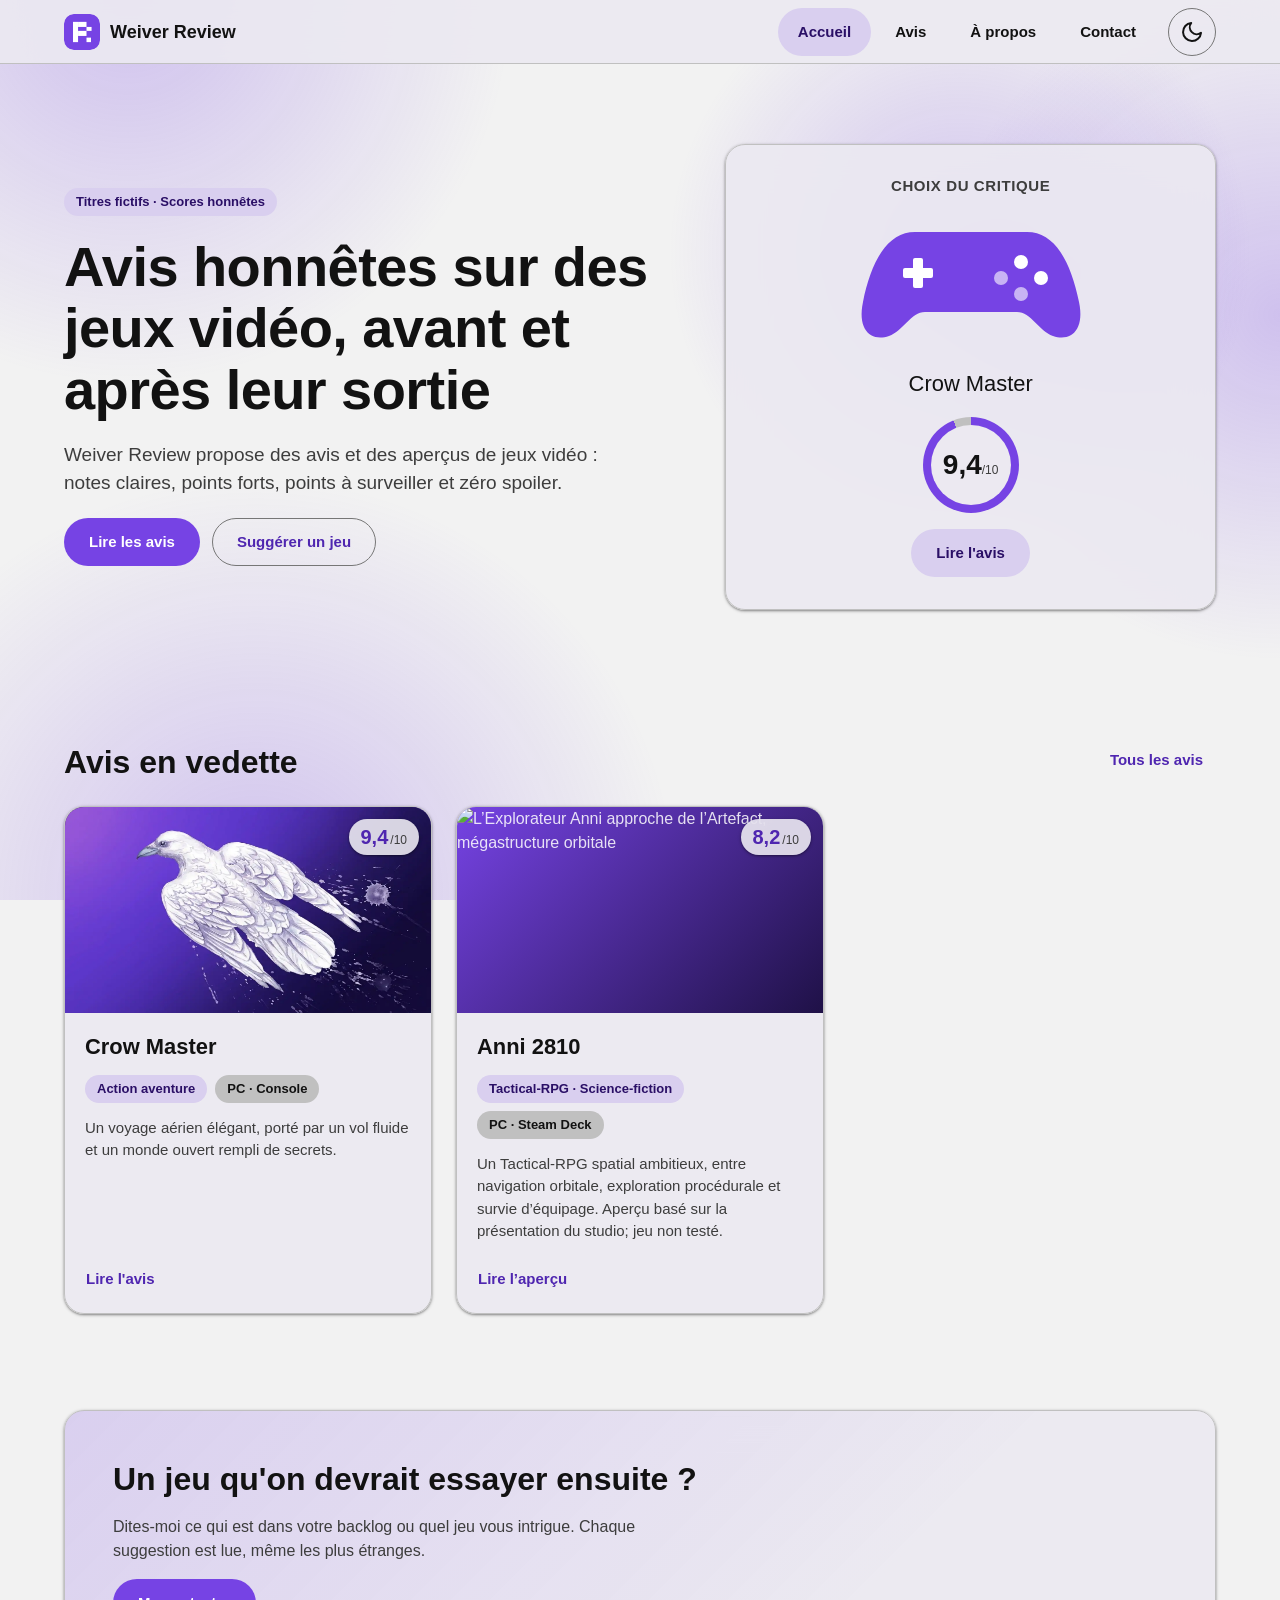
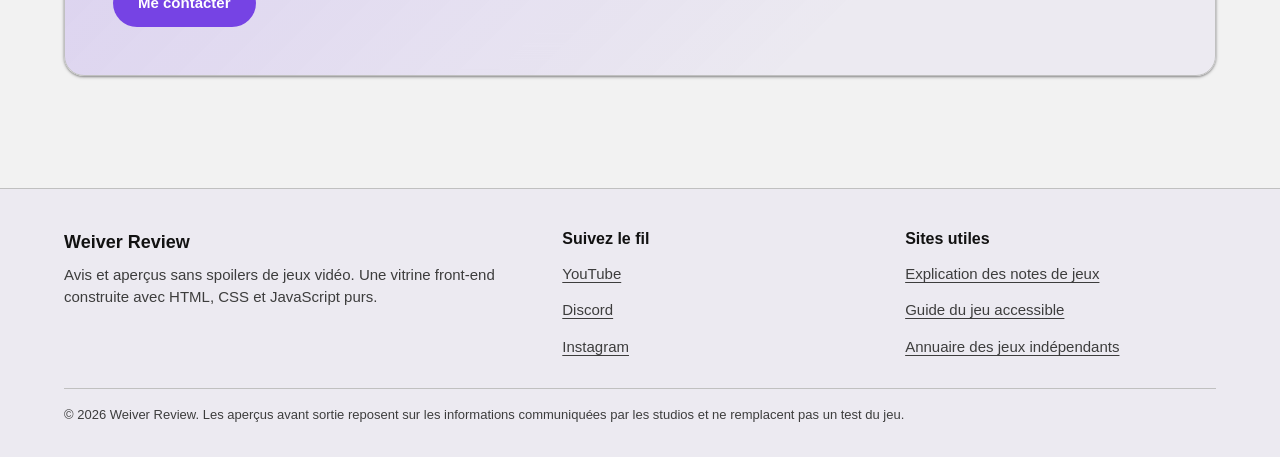
==== commit 214c55e7: "feat(seo):ajout avis du jeu 'Anni 2810' et modification apparence review cards" ====
--- a/index.html
+++ b/index.html
@@ -5,14 +5,14 @@
   <meta name="viewport" content="width=device-width, initial-scale=1">
   <meta name="color-scheme" content="light dark">
   <title>Weiver Review | Avis honnêtes de jeux vidéo</title>
-  <meta name="description" content="Avis honnêtes, sans spoilers, de jeux vidéo avec des notes claires et des avantages/désavantages rapides. Une vitrine front-end statique avec des jeux fictifs.">
+  <meta name="description" content="Avis honnêtes et aperçus sans spoilers de jeux vidéo, avec des notes claires et des verdicts rapides.">
   <link rel="canonical" href="https://weiver-review.fr/">
 
   <!-- Open Graph -->
   <meta property="og:type" content="website">
   <meta property="og:site_name" content="Weiver Review">
   <meta property="og:title" content="Weiver Review | Avis honnêtes de jeux vidéo">
-  <meta property="og:description" content="Avis honnêtes, sans spoilers, de jeux vidéo avec des notes claires et des avantages/désavantages rapides. Une vitrine front-end statique avec des jeux fictifs.">
+  <meta property="og:description" content="Avis honnêtes et aperçus sans spoilers de jeux vidéo, avec des notes claires et des verdicts rapides.">
   <meta property="og:url" content="https://weiver-review.fr/">
   <meta property="og:locale" content="fr_FR">
 
@@ -77,8 +77,8 @@
       <div class="container hero__inner">
         <div class="hero__text">
           <p class="chip chip--tonal">Titres fictifs &middot; Scores honnêtes</p>
-          <h1 id="hero-title">Avis honnêtes sur des jeux qui n’existent pas (encore)</h1>
-          <p class="hero__lead">Weiver Review est une vitrine pour un blog d'avis de jeux vidéo : notes claires, avantages et inconvénients rapides, et zéro spoiler.</p>
+          <h1 id="hero-title">Avis honnêtes sur des jeux vidéo, avant et après leur sortie</h1>
+          <p class="hero__lead">Weiver Review propose des avis et des aperçus de jeux vidéo : notes claires, points forts, points à surveiller et zéro spoiler.</p>
           <div class="hero__actions">
             <a class="button button--filled" href="review.html">Lire les avis</a>
             <a class="button button--outlined" href="contact.html">Suggérer un jeu</a>
@@ -97,10 +97,10 @@
             <circle class="controller__detail" cx="170" cy="82" r="7" opacity=".6"/>
           </svg>
           <p class="spotlight__title">Crow Master</p>
-          <div class="score-ring" style="--value: 91" role="img" aria-label="Note : 9,1 sur 10">
-            <span class="score-ring__text" aria-hidden="true">9,1<small>/10</small></span>
+          <div class="score-ring" style="--value: 94" role="img" aria-label="Note : 9,4 sur 10">
+            <span class="score-ring__text" aria-hidden="true">9,4<small>/10</small></span>
           </div>
-          <a class="button button--tonal" href="review.html#ironclad-frontier">Lire l'avis</a>
+          <a class="button button--tonal" href="review.html#crow-master">Lire l'avis</a>
         </section>
       </div>
     </section>
@@ -109,42 +109,39 @@
       <div class="container">
         <div class="section__header">
           <h2 id="featured-title">Avis en vedette</h2>
-          <a class="button button--text" href="review.html">Voir les six avis</a>
+          <a class="button button--text" href="review.html">Tous les avis</a>
         </div>
         <div class="card-grid">
             <article class="card" data-reveal>
               <div class="card__cover card__cover--4">
-                <svg class="card__art" viewBox="0 0 320 180" preserveAspectRatio="xMidYMid slice" role="img" aria-label="Illustration d'un corbeau pour Crow Master" fill="currentColor" xmlns="http://www.w3.org/2000/svg">
-                  <path d="M40 168c40-6 90-8 150-6 40 1 70 4 90 8-30 4-80 6-130 4-45-1-80-2-110-6z" opacity=".5"/>
-                  <g fill="none" stroke="currentColor" stroke-width="4" stroke-linecap="round" opacity=".85">
-                    <path d="M158 148l-3 17M150 165l-8 3M155 165l0 5M160 165l7 3"/>
-                    <path d="M176 150l1 15M170 165l-7 3M175 165l1 5M180 165l8 3"/>
-                  </g>
-                  <path d="M230 118c20 14 40 26 74 38-14 4-34 3-52 0-14 5-30 4-46-2 6-14 10-26 24-36z" opacity=".8"/>
-                  <path d="M104 78c10-18 52-24 84-6 22 12 40 30 52 48-12 18-44 32-76 28-30-4-52-20-62-40-4-9-5-20 2-30z" opacity=".95"/>
-                  <circle cx="100" cy="58" r="23" opacity=".95"/>
-                  <path d="M82 50c-12 2-26 8-40 18 14 2 28 2 42-2 3-6 2-12-2-16z"/>
-                  <circle cx="97" cy="52" r="4.5" fill="#fff" opacity=".9"/>
-                  <circle cx="96" cy="52" r="2" fill="#000"/>
-                  <path d="M138 86c32-6 68 10 102 40-30 10-70 4-96-14-8-8-12-18-6-26z" opacity=".7"/>
-                  <g fill="none" stroke="#fff" stroke-width="1.5" stroke-linecap="round" opacity=".35">
-                    <path d="M160 100c20 2 40 12 58 26"/>
-                    <path d="M152 108c18 4 36 14 50 24"/>
-                  </g>
-                  <path d="M104 76c8 8 18 14 30 16-6-10-8-20-4-28-10 0-20 4-26 12z" opacity=".75"/>
-                </svg>
+                <img class="card__art" src="res/images/GG_Crow.webp" alt="Illustration d'un corbeau pour Crow Master" width="320" height="180">
                 <p class="card__score"><span class="visually-hidden">Note : </span><strong>9,4</strong><span aria-hidden="true">/10</span><span class="visually-hidden"> sur 10</span></p>
               </div>
               <div class="card__body">
                 <h3>Crow Master</h3>
                 <ul class="card__meta">
-                  <li class="chip chip--tonal"><span class="visually-hidden">Genre : </span>Stratégie tour par tour</li>
-                  <li class="chip"><span class="visually-hidden">Plateforme : </span>PC</li>
+                  <li class="chip chip--tonal"><span class="visually-hidden">Genre : </span>Action aventure</li>
+                  <li class="chip"><span class="visually-hidden">Plateforme : </span>PC · Console</li>
                 </ul>
-                <p class="card__comment">Tactiques profondes et lisibles, et des adversaires qui s'adaptent : le jeu de stratégie de l'année jusqu'à présent.</p>
-                <a class="button button--text card__link" href="review.html#ironclad-frontier">Lire l'avis<span class="visually-hidden"> de Ironclad Frontier</span></a>
+                  <p class="card__comment">Un voyage aérien élégant, porté par un vol fluide et un monde ouvert rempli de secrets.</p>
+                  <a class="button button--text card__link" href="review.html#crow-master">Lire l'avis<span class="visually-hidden"> de Crow Master</span></a>
               </div>
             </article>
+              <article class="card" data-reveal>
+                <div class="card__cover">
+                  <img class="card__art" src="https://flexarion-studio.fr/assets/images/screenshot.jpg" alt="L’Explorateur Anni approche de l’Artefact, mégastructure orbitale" width="320" height="180" loading="lazy">
+                  <p class="card__score"><span class="visually-hidden">Potentiel estimé avant sortie : </span><strong>8,2</strong><span aria-hidden="true">/10</span><span class="visually-hidden"> sur 10</span></p>
+                </div>
+                <div class="card__body">
+                  <h3>Anni 2810</h3>
+                  <ul class="card__meta">
+                    <li class="chip chip--tonal"><span class="visually-hidden">Genre : </span>Tactical-RPG · Science-fiction</li>
+                    <li class="chip"><span class="visually-hidden">Plateforme : </span>PC · Steam Deck</li>
+                  </ul>
+                  <p class="card__comment">Un Tactical-RPG spatial ambitieux, entre navigation orbitale, exploration procédurale et survie d’équipage. Aperçu basé sur la présentation du studio; jeu non testé.</p>
+                  <a class="button button--text card__link" href="review.html#anni-2810">Lire l’aperçu<span class="visually-hidden"> de Anni 2810</span></a>
+                </div>
+              </article>
         </div>
       </div>
     </section>
@@ -164,7 +161,7 @@
     <div class="container site-footer__inner">
       <div class="site-footer__about">
         <p class="site-footer__brand">Weiver Review</p>
-        <p>Avis honnêtes et sans spoilers de jeux imaginaires. Une vitrine front-end construite avec HTML, CSS et JavaScript purs.</p>
+        <p>Avis et aperçus sans spoilers de jeux vidéo. Une vitrine front-end construite avec HTML, CSS et JavaScript purs.</p>
       </div>
       <div>
         <h2 class="site-footer__title">Suivez le fil</h2>
@@ -183,7 +180,7 @@
         </ul>
       </div>
     </div>
-    <p class="container site-footer__legal">&copy; 2026 Weiver Review. Tous les titres, scores et personnes de ce site sont fictifs.</p>
+    <p class="container site-footer__legal">&copy; 2026 Weiver Review. Les aperçus avant sortie reposent sur les informations communiquées par les studios et ne remplacent pas un test du jeu.</p>
   </footer>
 </body>
 </html>
--- a/res/css/style.css
+++ b/res/css/style.css
@@ -278,6 +278,11 @@
   padding: 1.25rem;
 }
 
+.section[aria-label="Avis"] .card__body {
+  gap: 0.625rem;
+  padding: 1rem;
+}
+
 .card__meta {
   display: flex;
   flex-wrap: wrap;
@@ -338,6 +343,9 @@
   position: relative;
   z-index: 1;
   width: min(100%, 32rem);
+  max-height: calc(100vh - 2rem);
+  max-height: calc(100dvh - 2rem);
+  overflow-y: auto;
   display: grid;
   gap: 1rem;
   padding: 1.5rem;
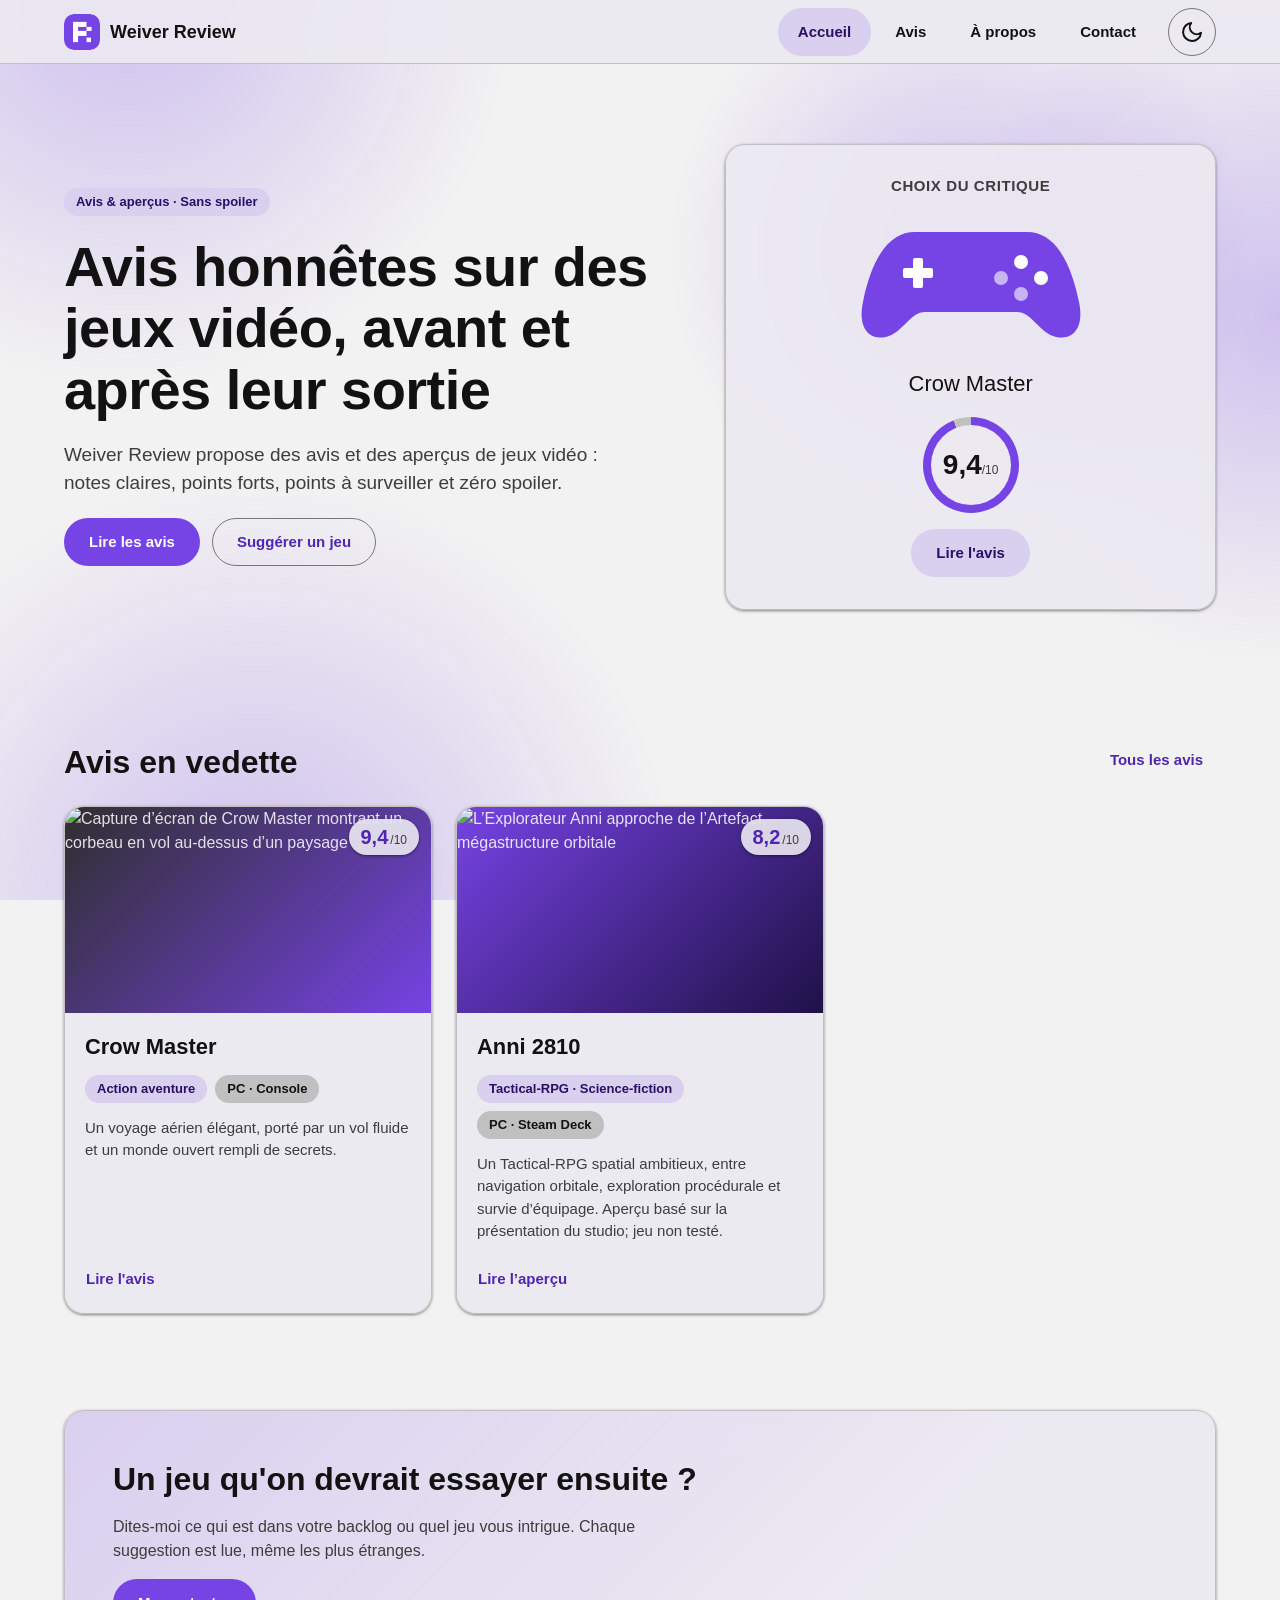
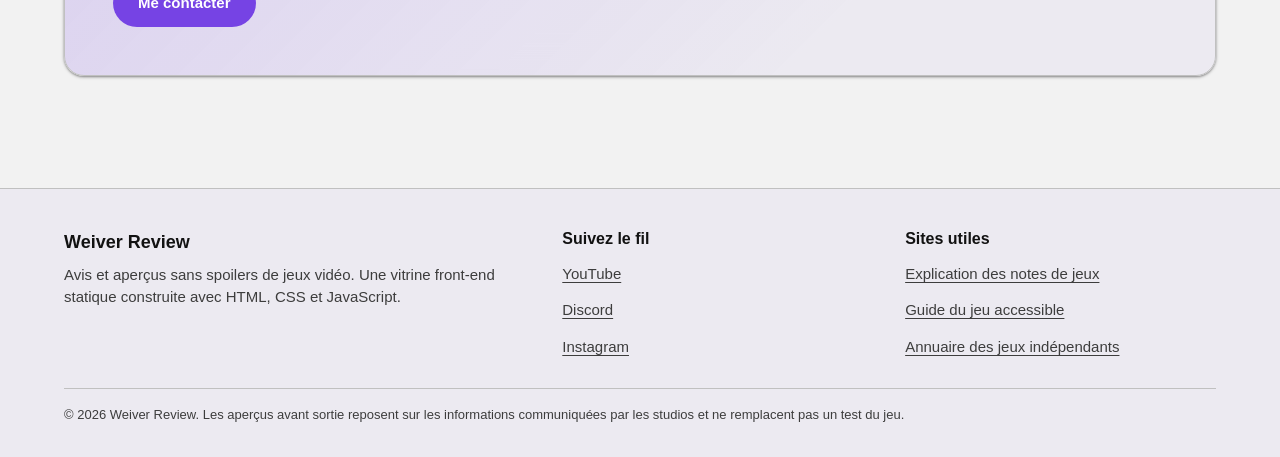
==== commit 37e78599: "feat(seo):amélioration SEO et refactor code" ====
--- a/index.html
+++ b/index.html
@@ -4,17 +4,51 @@
   <meta charset="utf-8">
   <meta name="viewport" content="width=device-width, initial-scale=1">
   <meta name="color-scheme" content="light dark">
-  <title>Weiver Review | Avis honnêtes de jeux vidéo</title>
-  <meta name="description" content="Avis honnêtes et aperçus sans spoilers de jeux vidéo, avec des notes claires et des verdicts rapides.">
+  <title>Weiver Review | Avis et aperçus de jeux vidéo</title>
+  <meta name="description" content="Avis sans spoilers et aperçus de jeux vidéo annoncés : notes, points forts et points à surveiller, avec une distinction claire entre test et aperçu.">
   <link rel="canonical" href="https://weiver-review.fr/">
 
   <!-- Open Graph -->
   <meta property="og:type" content="website">
   <meta property="og:site_name" content="Weiver Review">
-  <meta property="og:title" content="Weiver Review | Avis honnêtes de jeux vidéo">
-  <meta property="og:description" content="Avis honnêtes et aperçus sans spoilers de jeux vidéo, avec des notes claires et des verdicts rapides.">
+  <meta property="og:title" content="Weiver Review | Avis et aperçus de jeux vidéo">
+  <meta property="og:description" content="Avis sans spoilers et aperçus de jeux vidéo annoncés : notes, points forts et points à surveiller, avec une distinction claire entre test et aperçu.">
   <meta property="og:url" content="https://weiver-review.fr/">
   <meta property="og:locale" content="fr_FR">
+  <meta property="og:image" content="https://flexarion-jeu.fr/assets/images/Screenshot-1.png">
+  <meta property="og:image:alt" content="Capture d’écran de Crow Master montrant un corbeau en vol au-dessus d’un paysage">
+  <meta name="twitter:card" content="summary_large_image">
+  <meta name="twitter:title" content="Weiver Review | Avis et aperçus de jeux vidéo">
+  <meta name="twitter:description" content="Avis sans spoilers et aperçus de jeux vidéo annoncés, avec notes et verdicts clairs.">
+  <meta name="twitter:image" content="https://flexarion-jeu.fr/assets/images/Screenshot-1.png">
+
+  <script type="application/ld+json">
+    {
+      "@context": "https://schema.org",
+      "@graph": [
+        {
+          "@type": "Organization",
+          "@id": "https://weiver-review.fr/#organization",
+          "name": "Weiver Review",
+          "url": "https://weiver-review.fr/",
+          "logo": "https://weiver-review.fr/res/logo/logo.svg",
+          "sameAs": [
+            "https://www.youtube.com/@weiverreview",
+            "https://discord.com/users/1569050026943062056",
+            "https://www.instagram.com/weiverreview08/"
+          ]
+        },
+        {
+          "@type": "WebSite",
+          "@id": "https://weiver-review.fr/#website",
+          "url": "https://weiver-review.fr/",
+          "name": "Weiver Review",
+          "inLanguage": "fr-FR",
+          "publisher": { "@id": "https://weiver-review.fr/#organization" }
+        }
+      ]
+    }
+  </script>
 
   <link rel="icon" type="image/svg+xml" href="res/logo/logo.svg">
   <script>
@@ -76,7 +110,7 @@
     <section class="hero" aria-labelledby="hero-title">
       <div class="container hero__inner">
         <div class="hero__text">
-          <p class="chip chip--tonal">Titres fictifs &middot; Scores honnêtes</p>
+          <p class="chip chip--tonal">Avis & aperçus &middot; Sans spoiler</p>
           <h1 id="hero-title">Avis honnêtes sur des jeux vidéo, avant et après leur sortie</h1>
           <p class="hero__lead">Weiver Review propose des avis et des aperçus de jeux vidéo : notes claires, points forts, points à surveiller et zéro spoiler.</p>
           <div class="hero__actions">
@@ -114,7 +148,7 @@
         <div class="card-grid">
             <article class="card" data-reveal>
               <div class="card__cover card__cover--4">
-                <img class="card__art" src="res/images/GG_Crow.webp" alt="Illustration d'un corbeau pour Crow Master" width="320" height="180">
+                <img class="card__art" src="https://flexarion-jeu.fr/assets/images/Screenshot-1.png" alt="Capture d’écran de Crow Master montrant un corbeau en vol au-dessus d’un paysage" width="320" height="180">
                 <p class="card__score"><span class="visually-hidden">Note : </span><strong>9,4</strong><span aria-hidden="true">/10</span><span class="visually-hidden"> sur 10</span></p>
               </div>
               <div class="card__body">
@@ -160,8 +194,8 @@
   <footer class="site-footer">
     <div class="container site-footer__inner">
       <div class="site-footer__about">
-        <p class="site-footer__brand">Weiver Review</p>
-        <p>Avis et aperçus sans spoilers de jeux vidéo. Une vitrine front-end construite avec HTML, CSS et JavaScript purs.</p>
+          <p class="site-footer__brand">Weiver Review</p>
+        <p>Avis et aperçus sans spoilers de jeux vidéo. Une vitrine front-end statique construite avec HTML, CSS et JavaScript.</p>
       </div>
       <div>
         <h2 class="site-footer__title">Suivez le fil</h2>
--- a/res/css/style.css
+++ b/res/css/style.css
@@ -237,15 +237,11 @@
   inset: 0;
   width: 100%;
   height: 100%;
+  object-fit: cover;
   color: rgb(255 255 255 / 0.85);
 }
 
-.card__cover--1 { --cover-a: #7643e4; --cover-b: #1f1147; }
-.card__cover--2 { --cover-a: #9b79ee; --cover-b: #4a28a0; }
-.card__cover--3 { --cover-a: #4a28a0; --cover-b: #0c0c0c; }
 .card__cover--4 { --cover-a: #2f2f2f; --cover-b: #7643e4; }
-.card__cover--5 { --cover-a: #8a8a8a; --cover-b: #5b2fc0; }
-.card__cover--6 { --cover-a: #5b2fc0; --cover-b: #2f2f2f; }
 
 .card__score {
   position: absolute;
@@ -387,50 +383,12 @@
   gap: 0.75rem;
 }
 
-/* Atouts / inconvénients */
-.verdict {
-  display: grid;
-  grid-template-columns: repeat(auto-fit, minmax(9.5rem, 1fr));
-  gap: 1rem;
-}
-
 .verdict__title {
   margin-bottom: 0.375rem;
   color: var(--md-on-surface);
   font-size: var(--md-label-lg);
   letter-spacing: 0.04em;
   text-transform: uppercase;
-}
-
-.verdict__list {
-  display: grid;
-  gap: 0.375rem;
-  margin: 0;
-  padding: 0;
-  list-style: none;
-  font-size: var(--md-body-md);
-}
-
-.verdict__list li {
-  position: relative;
-  padding-left: 1.375rem;
-}
-
-.verdict__list li::before {
-  position: absolute;
-  left: 0;
-  font-weight: 700;
-  color: var(--md-primary-text);
-}
-
-.verdict__list--pros li::before {
-  content: "+";
-  content: "+" / "";
-}
-
-.verdict__list--cons li::before {
-  content: "\2212";
-  content: "\2212" / "";
 }
 
 /* Scroll reveal (class added by index.js only when motion is allowed) */
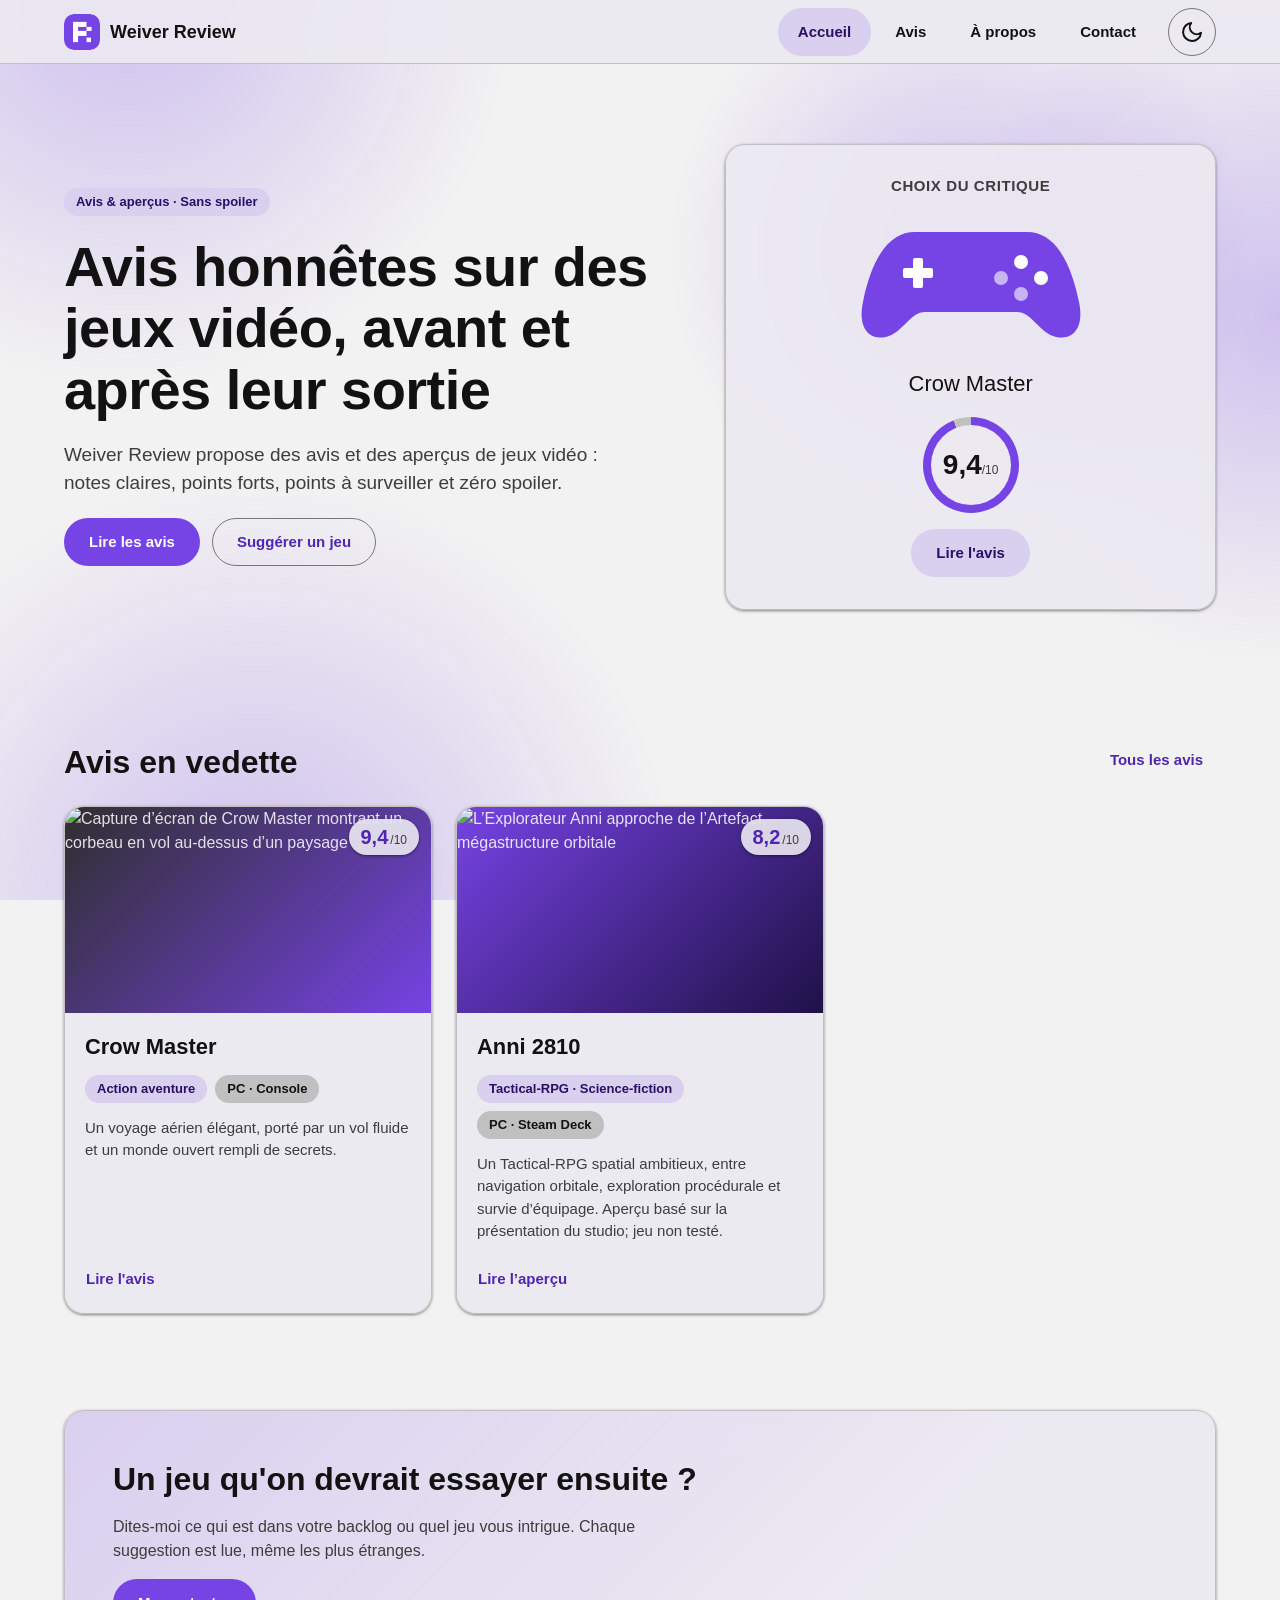
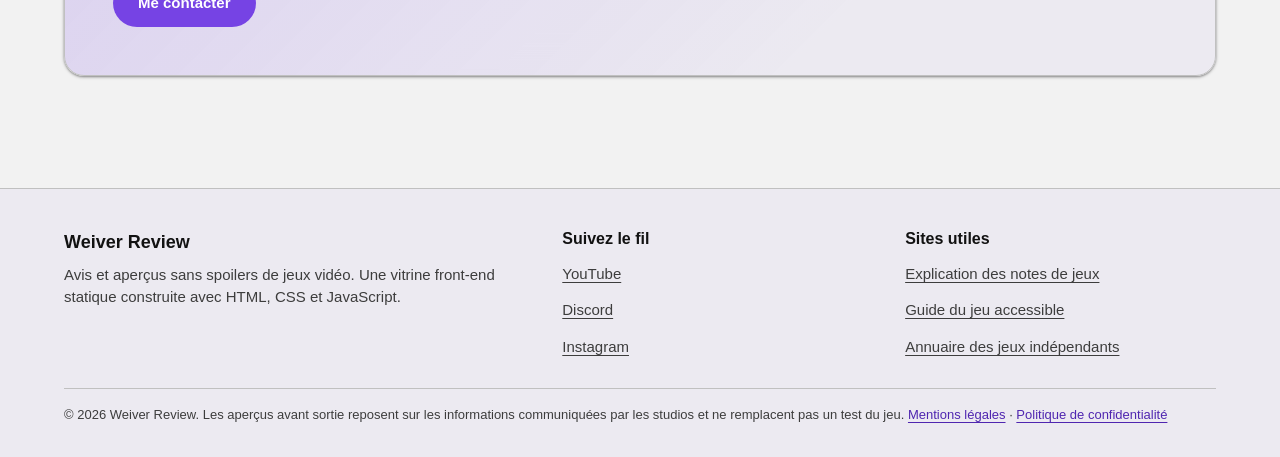
==== commit ceb2b316: "feat(seo):ajout pages 'mentions' et 'privacy' + README.md et amélioration SEO + réglage pour indexat" ====
--- a/index.html
+++ b/index.html
@@ -72,7 +72,7 @@
 
   <header class="site-header">
     <div class="container site-header__inner">
-      <a class="brand" href="index.html">
+      <a class="brand" href="/">
         <img class="brand__logo" src="res/logo/logo.svg" alt="" width="36" height="36">
         <span class="brand__name">Weiver Review</span>
       </a>
@@ -85,7 +85,7 @@
 
       <nav class="site-nav" id="site-nav" aria-label="Principal">
         <ul class="site-nav__list">
-          <li><a class="site-nav__link" href="index.html" aria-current="page">Accueil</a></li>
+          <li><a class="site-nav__link" href="/" aria-current="page">Accueil</a></li>
           <li><a class="site-nav__link" href="review.html">Avis</a></li>
           <li><a class="site-nav__link" href="aboutme.html">À propos</a></li>
           <li><a class="site-nav__link" href="contact.html">Contact</a></li>
@@ -214,7 +214,7 @@
         </ul>
       </div>
     </div>
-    <p class="container site-footer__legal">&copy; 2026 Weiver Review. Les aperçus avant sortie reposent sur les informations communiquées par les studios et ne remplacent pas un test du jeu.</p>
+    <p class="container site-footer__legal">&copy; 2026 Weiver Review. Les aperçus avant sortie reposent sur les informations communiquées par les studios et ne remplacent pas un test du jeu. <a href="mentions.html">Mentions légales</a> · <a href="privacy.html">Politique de confidentialité</a></p>
   </footer>
 </body>
 </html>
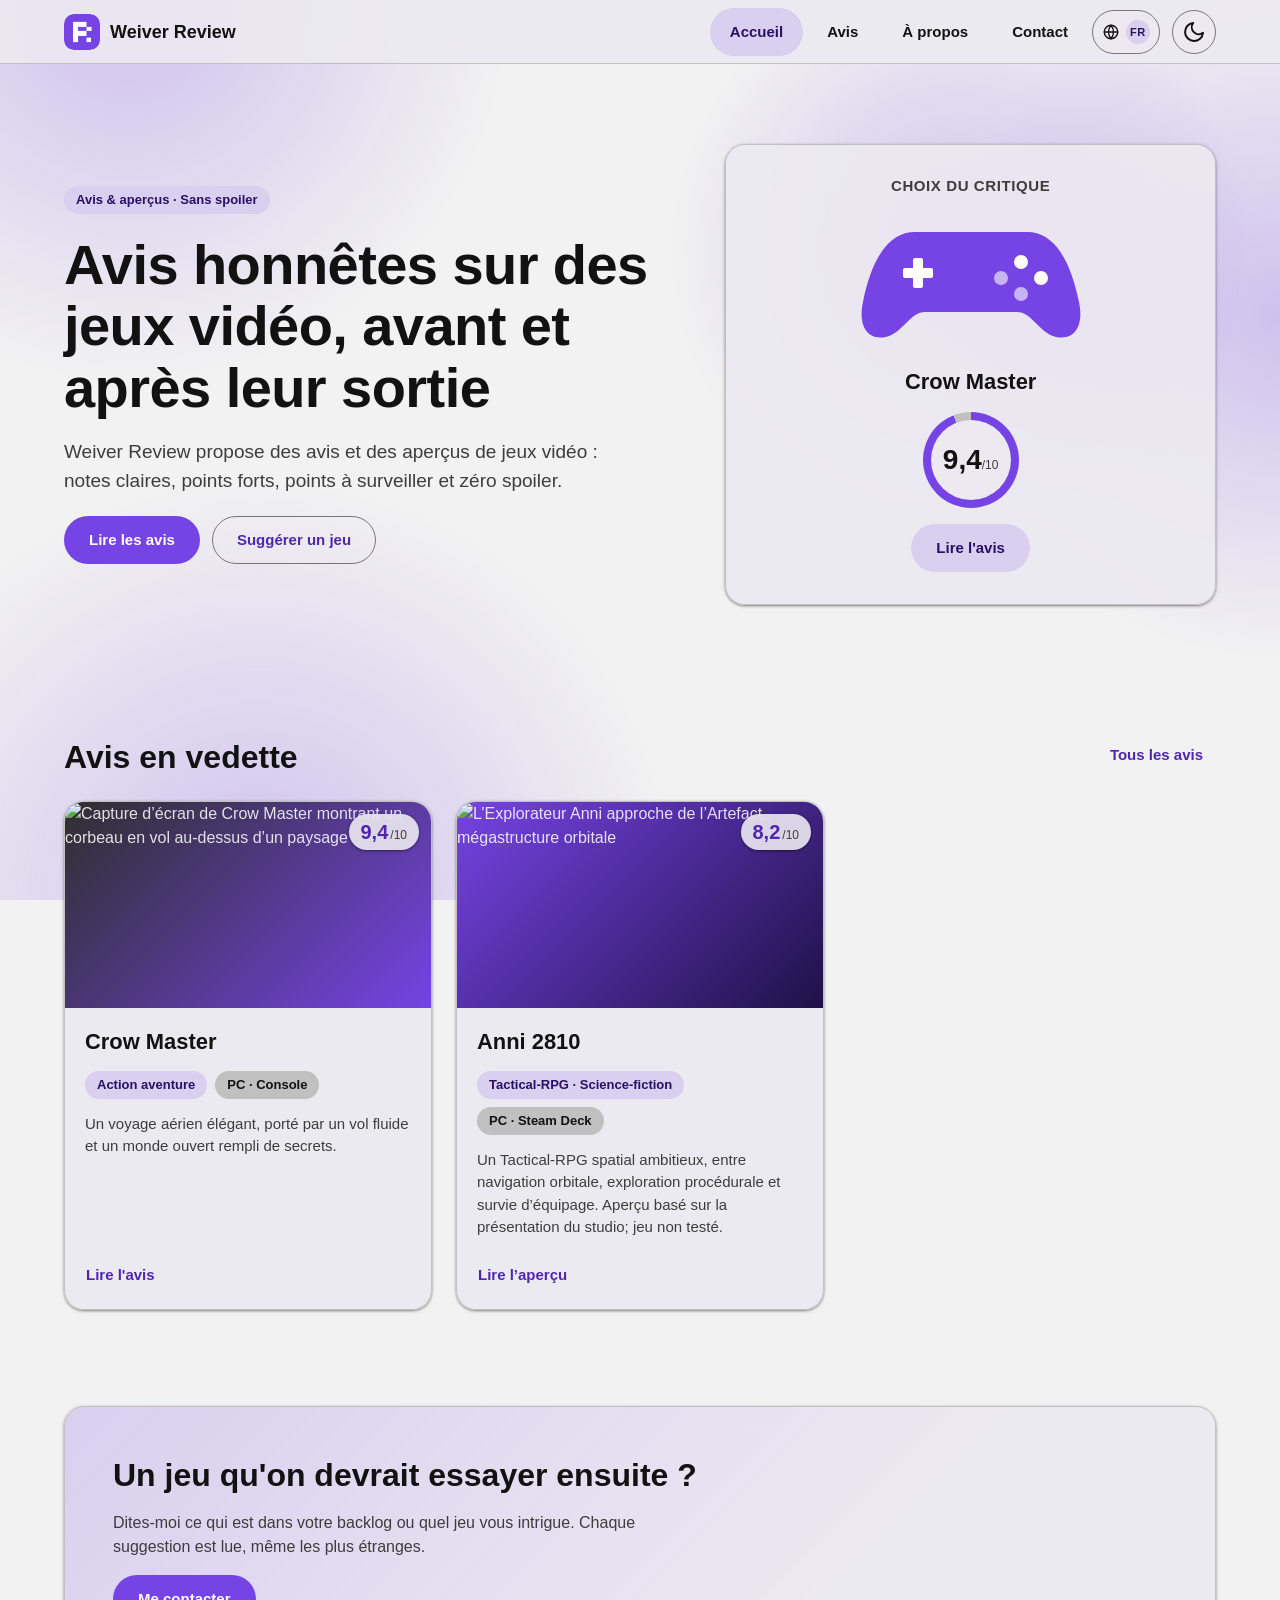
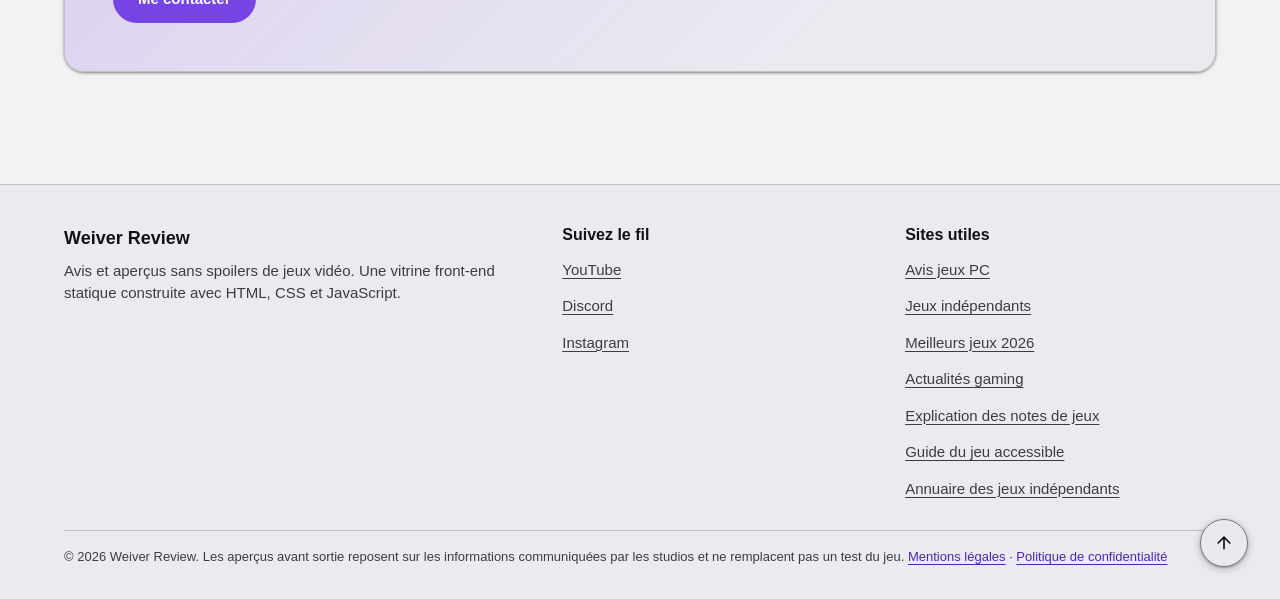
==== commit 5e1abd2d: "feat(seo):refonte complete du site v2" ====
--- a/index.html
+++ b/index.html
@@ -4,8 +4,8 @@
   <meta charset="utf-8">
   <meta name="viewport" content="width=device-width, initial-scale=1">
   <meta name="color-scheme" content="light dark">
-  <title>Weiver Review | Avis et aperçus de jeux vidéo</title>
-  <meta name="description" content="Avis sans spoilers et aperçus de jeux vidéo annoncés : notes, points forts et points à surveiller, avec une distinction claire entre test et aperçu.">
+  <title>Weiver Review : avis jeux PC et aperçus sans spoilers</title>
+  <meta name="description" content="Avis sans spoilers et aperçus de jeux PC : tests réellement joués, jeux indépendants annoncés, points forts, points faibles et verdicts clairs.">
   <link rel="canonical" href="https://weiver-review.fr/">
 
   <!-- Open Graph -->
@@ -62,9 +62,10 @@
       document.documentElement.setAttribute('data-theme', theme);
     })();
   </script>
-  <link rel="stylesheet" href="res/css/global.css">
-  <link rel="stylesheet" href="res/css/style.css">
-  <script src="res/js/script.js" defer></script>
+  <link rel="stylesheet" href="res/css/global.css?v=20261118">
+  <link rel="stylesheet" href="res/css/style.css?v=20261118">
+  <script src="res/js/i18n.js?v=20261118" defer></script>
+  <script src="res/js/script.js?v=20261118" defer></script>
   <script src="res/js/index.js" defer></script>
 </head>
 <body>
@@ -130,7 +131,7 @@
             <circle class="controller__detail" cx="150" cy="66" r="7" opacity=".6"/>
             <circle class="controller__detail" cx="170" cy="82" r="7" opacity=".6"/>
           </svg>
-          <p class="spotlight__title">Crow Master</p>
+          <h3 class="spotlight__title">Crow Master</h3>
           <div class="score-ring" style="--value: 94" role="img" aria-label="Note : 9,4 sur 10">
             <span class="score-ring__text" aria-hidden="true">9,4<small>/10</small></span>
           </div>
@@ -208,6 +209,10 @@
       <div>
         <h2 class="site-footer__title">Sites utiles</h2>
         <ul class="site-footer__list">
+          <li><a href="avis-jeux-pc.html">Avis jeux PC</a></li>
+          <li><a href="jeux-independants.html">Jeux indépendants</a></li>
+          <li><a href="meilleurs-jeux-2026.html">Meilleurs jeux 2026</a></li>
+          <li><a href="actualites-gaming.html">Actualités gaming</a></li>
           <li><a href="https://www.adayagame.fr/et-aussi/systeme-de-notation" target="_blank" rel="noopener noreferrer">Explication des notes de jeux<span class="visually-hidden"> (ouvre un nouvel onglet)</span></a></li>
           <li><a href="https://portail-handicap.fr/sport-loisirs-culture/jeu-video-accessible" target="_blank" rel="noopener noreferrer">Guide du jeu accessible<span class="visually-hidden"> (ouvre un nouvel onglet)</span></a></li>
           <li><a href="https://www.indiemag.fr/jeux" target="_blank" rel="noopener noreferrer">Annuaire des jeux indépendants<span class="visually-hidden"> (ouvre un nouvel onglet)</span></a></li>
--- a/res/css/global.css
+++ b/res/css/global.css
@@ -510,24 +510,89 @@
   border-top: 1px solid var(--md-outline);
 }
 
+.site-nav__language {
+  display: flex;
+  align-items: center;
+  margin-top: 0.75rem;
+  padding: 0.25rem 1.25rem;
+}
+
+.language-toggle {
+  display: flex;
+  align-items: center;
+  justify-content: flex-start;
+  gap: 0.5rem;
+  width: 100%;
+  min-height: 3rem;
+  padding: 0 0.875rem;
+  border: 1px solid var(--md-outline-strong);
+  border-radius: var(--md-shape-full);
+  background: rgb(var(--md-surface-rgb) / 0.72);
+  color: var(--md-on-surface);
+  font-family: inherit;
+  font-size: var(--md-label-md);
+  font-weight: 700;
+  cursor: pointer;
+  transition: border-color 0.2s ease, background 0.2s ease, transform 0.2s ease;
+}
+
+.language-toggle:hover {
+  background: var(--md-state-hover);
+  border-color: var(--md-primary-text);
+  transform: translateY(-1px);
+}
+
+.language-toggle__icon {
+  width: 1.25rem;
+  height: 1.25rem;
+  flex: none;
+  fill: none;
+  stroke: currentColor;
+  stroke-width: 1.8;
+  stroke-linecap: round;
+  stroke-linejoin: round;
+}
+
+.language-toggle__code {
+  display: inline-grid;
+  width: 1.75rem;
+  height: 1.75rem;
+  place-items: center;
+  border-radius: 50%;
+  background: var(--md-primary-container);
+  color: var(--md-on-primary-container);
+  font-size: 0.6875rem;
+  line-height: 1;
+  letter-spacing: 0.04em;
+}
+
+.language-toggle__label {
+  cursor: pointer;
+}
+
 /* Theme toggle: shows a moon in light mode, a sun in dark mode */
 .theme-toggle {
   display: flex;
   align-items: center;
+  justify-content: flex-start;
   gap: 0.75rem;
   width: 100%;
   min-height: 3rem;
   padding: 0 1.25rem;
   border: 1px solid var(--md-outline-strong);
   border-radius: var(--md-shape-full);
-  background: transparent;
+  background: rgb(var(--md-surface-rgb) / 0.72);
   color: var(--md-on-surface);
   font-size: var(--md-label-lg);
   font-weight: 700;
+  cursor: pointer;
+  transition: border-color 0.2s ease, background 0.2s ease, transform 0.2s ease;
 }
 
 .theme-toggle:hover {
   background: var(--md-state-hover);
+  border-color: var(--md-primary-text);
+  transform: translateY(-1px);
 }
 
 .theme-toggle__icon {
@@ -584,10 +649,38 @@
     border: 0;
   }
 
+  .site-nav__language {
+    display: flex;
+    margin: 0;
+    padding: 0;
+  }
+
+  .language-toggle {
+    justify-content: center;
+    width: 4.25rem;
+    min-height: 2.75rem;
+    padding: 0;
+  }
+
+  .language-toggle__label {
+    position: absolute;
+    width: 1px;
+    height: 1px;
+    margin: -1px;
+    overflow: hidden;
+    clip: rect(0 0 0 0);
+  }
+
+  .language-toggle__icon {
+    display: block;
+  }
+
   .theme-toggle {
     justify-content: center;
-    width: 3rem;
+    width: 2.75rem;
+    min-height: 2.75rem;
     padding: 0;
+    border-radius: 50%;
   }
 
   /* Label stays available to screen readers */
@@ -653,12 +746,57 @@
   color: var(--md-primary-text);
 }
 
+.site-footer__list [aria-current="page"] {
+  display: inline-block;
+  padding-block: 0.375rem;
+  color: var(--md-primary-text);
+  font-weight: 700;
+}
+
 .site-footer__legal {
   padding-block: 1rem 2rem;
   border-top: 1px solid var(--md-outline);
   font-size: var(--md-label-md);
 }
 
+.site-footer__top {
+  position: fixed;
+  right: clamp(1rem, 3vw, 2rem);
+  bottom: clamp(1rem, 3vw, 2rem);
+  z-index: 90;
+  display: grid;
+  width: 3rem;
+  height: 3rem;
+  place-items: center;
+  border: 1px solid var(--md-outline-strong);
+  border-radius: 50%;
+  background: rgb(var(--md-surface-rgb) / 0.94);
+  -webkit-backdrop-filter: blur(var(--md-blur));
+  backdrop-filter: blur(var(--md-blur));
+  box-shadow: var(--md-elev-2);
+  color: var(--md-on-surface);
+  text-decoration: none;
+  transition: transform 0.2s ease, border-color 0.2s ease, background 0.2s ease;
+}
+
+.site-footer__top:hover {
+  border-color: var(--md-primary-text);
+  background: var(--md-primary-container);
+  color: var(--md-on-primary-container);
+  text-decoration: none;
+  transform: translateY(-3px);
+}
+
+.site-footer__top-icon {
+  width: 1.25rem;
+  height: 1.25rem;
+  fill: none;
+  stroke: currentColor;
+  stroke-width: 2;
+  stroke-linecap: round;
+  stroke-linejoin: round;
+}
+
 @media (min-width: 600px) {
   .site-footer__inner {
     grid-template-columns: repeat(2, 1fr);
@@ -676,6 +814,36 @@
 
   .site-footer__about {
     grid-column: auto;
+  }
+}
+
+@media (min-width: 1024px) {
+  .site-nav__language {
+    margin: 0;
+    padding: 0;
+  }
+
+  .site-nav__language .language-toggle {
+    width: 4.25rem;
+    min-height: 2.75rem;
+    justify-content: center;
+    gap: 0.35rem;
+    padding: 0.25rem 0.5rem;
+    border-radius: 999px;
+  }
+
+  .site-nav__language .language-toggle__label {
+    display: none;
+  }
+
+  .site-nav__language .language-toggle__icon {
+    width: 1.125rem;
+    height: 1.125rem;
+  }
+
+  .site-nav__language .language-toggle__code {
+    width: 1.5rem;
+    height: 1.5rem;
   }
 }
 
--- a/res/css/style.css
+++ b/res/css/style.css
@@ -51,6 +51,82 @@
   font-size: clamp(1rem, 0.95rem + 0.25vw, 1.125rem);
 }
 
+.breadcrumb {
+  margin-bottom: 1rem;
+  color: var(--md-on-surface-variant);
+  font-size: var(--md-label-md);
+}
+
+.review-method {
+  display: grid;
+  gap: 0.75rem;
+  margin-bottom: 1.5rem;
+}
+
+.topic-notice {
+  display: grid;
+  gap: 0.75rem;
+  margin-bottom: 1.5rem;
+}
+
+.topic-list,
+.ranked-list,
+.news-list {
+  display: grid;
+  gap: 1rem;
+  margin: 0;
+  padding: 0;
+  list-style: none;
+}
+
+.topic-card {
+  display: grid;
+  gap: 0.75rem;
+  padding: clamp(1.25rem, 3vw, 1.75rem);
+  border: 1px solid var(--md-outline);
+  border-radius: var(--md-shape-lg);
+  background: rgb(var(--md-surface-rgb) / var(--md-surface-alpha));
+  box-shadow: var(--md-elev-1);
+}
+
+.topic-card__meta {
+  display: flex;
+  flex-wrap: wrap;
+  gap: 0.5rem;
+  color: var(--md-on-surface-variant);
+  font-size: var(--md-label-md);
+}
+
+.ranked-list {
+  counter-reset: ranking;
+}
+
+.ranked-list li {
+  counter-increment: ranking;
+  position: relative;
+  padding-left: 4.25rem;
+}
+
+.ranked-list li::before {
+  content: counter(ranking);
+  position: absolute;
+  left: 1.25rem;
+  top: 1.25rem;
+  display: grid;
+  width: 2.25rem;
+  height: 2.25rem;
+  place-items: center;
+  border-radius: 50%;
+  background: var(--md-primary-container);
+  color: var(--md-on-primary-container);
+  font-weight: 700;
+}
+
+.news-list time {
+  color: var(--md-on-surface-variant);
+  font-size: var(--md-label-md);
+}
+
 .chip {
   display: inline-flex;
   align-items: center;
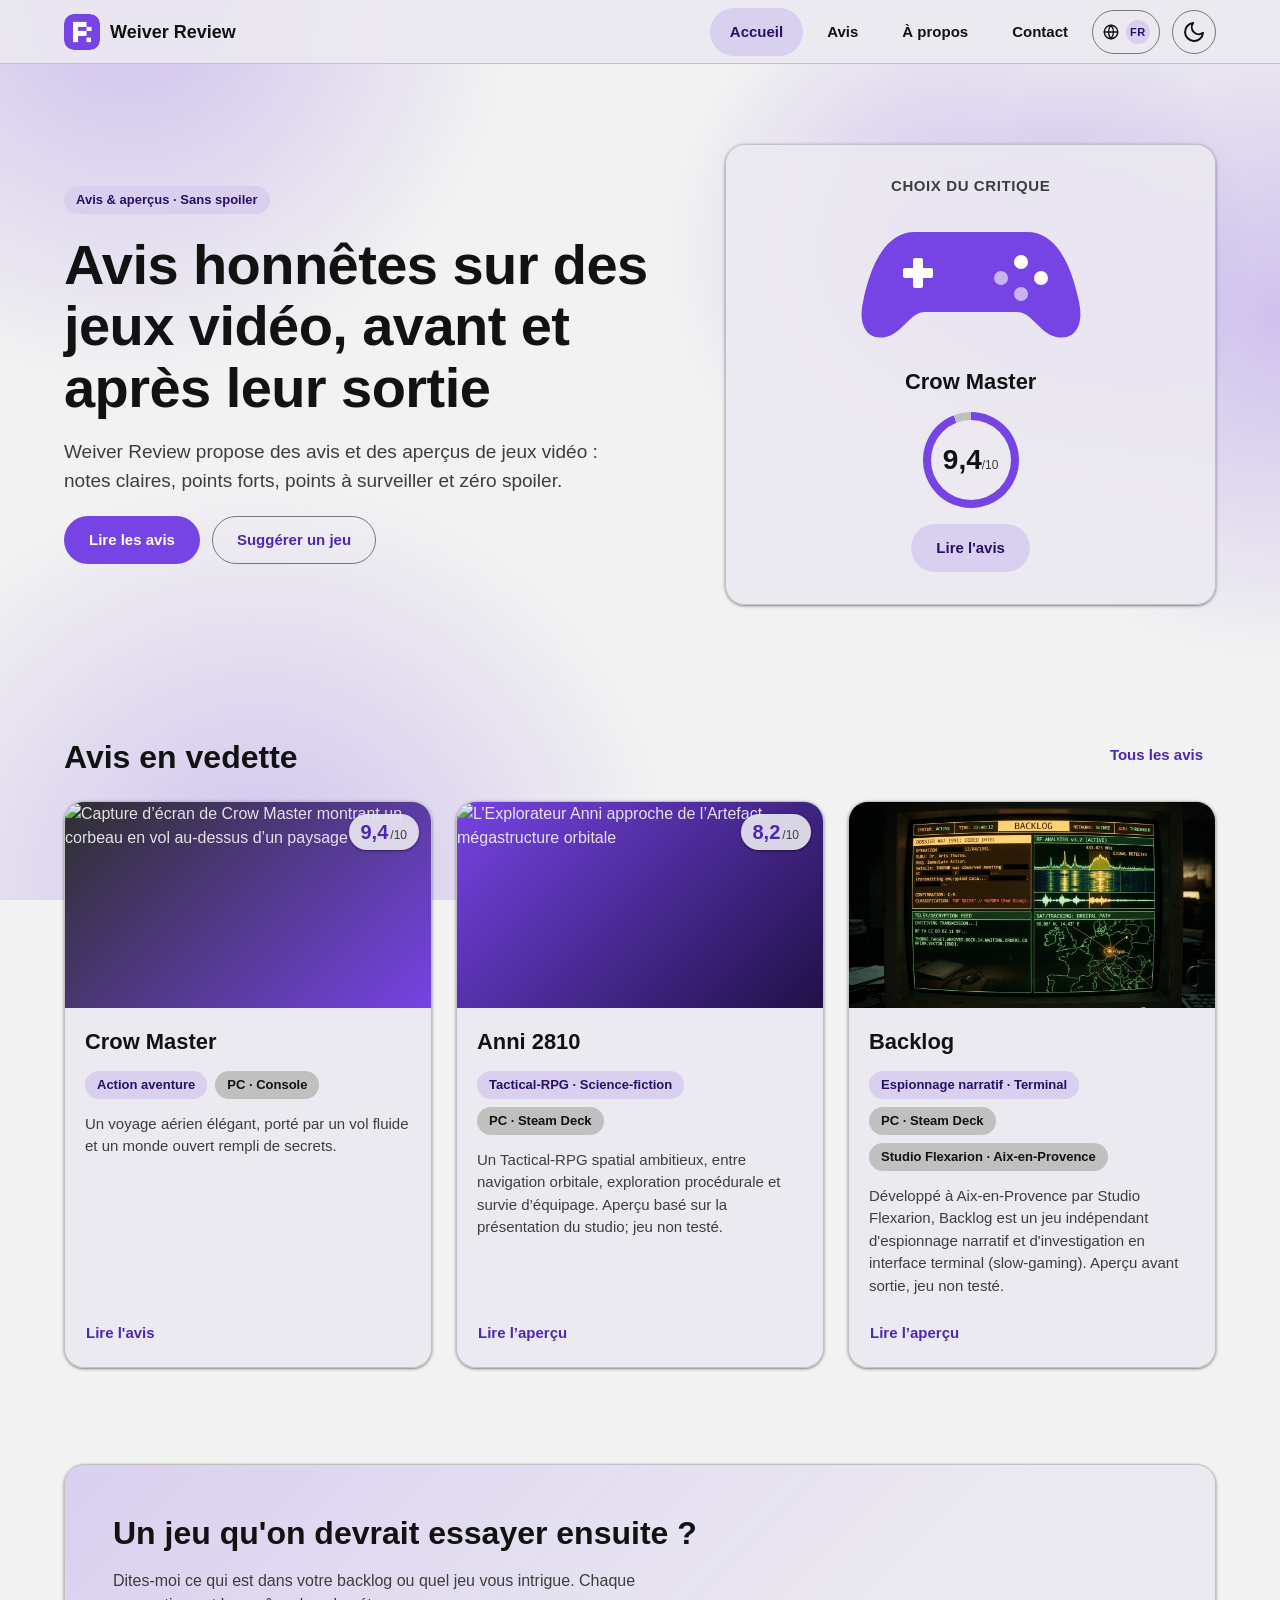
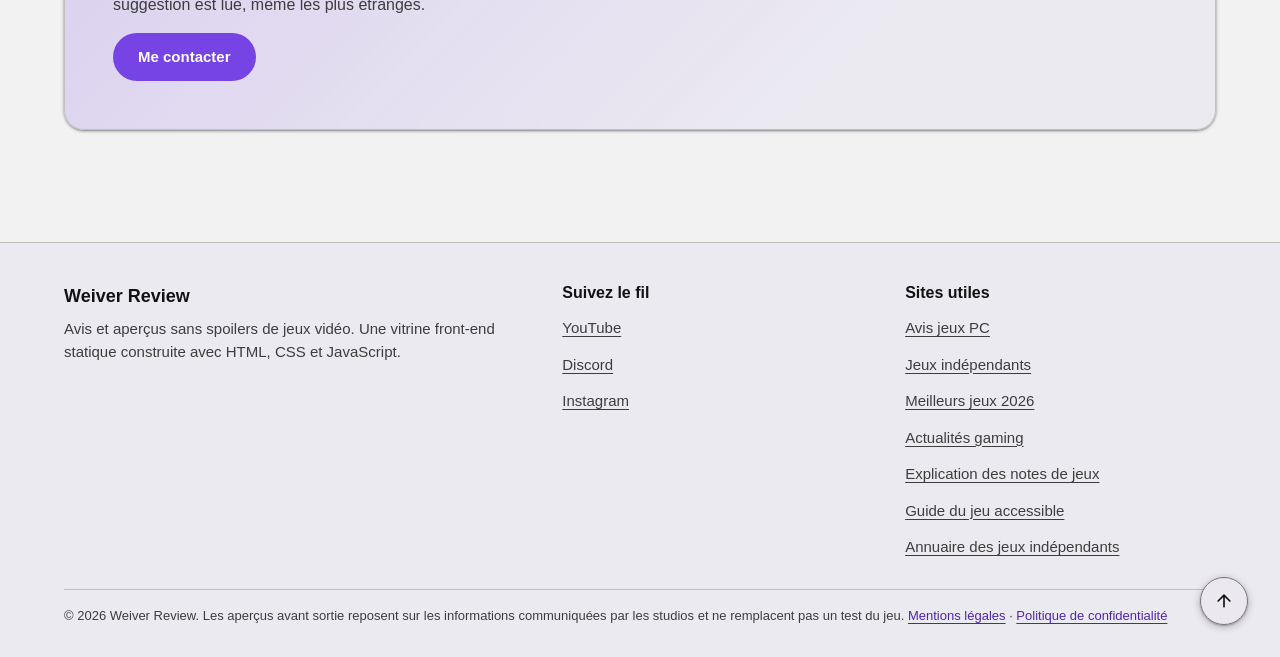
==== commit 1679ec10: "feat: Ajout de Backlog (Studio Flexarion)" ====
--- a/index.html
+++ b/index.html
@@ -177,6 +177,21 @@
                   <a class="button button--text card__link" href="review.html#anni-2810">Lire l’aperçu<span class="visually-hidden"> de Anni 2810</span></a>
                 </div>
               </article>
+              <article class="card" data-reveal>
+                <div class="card__cover">
+                  <img class="card__art" src="res/images/backlog-terminal.webp" alt="Capture d'écran de l'interface en ligne de commande du jeu d'espionnage narratif Backlog développé par Studio Flexarion" width="320" height="180" loading="lazy">
+                </div>
+                <div class="card__body">
+                  <h3>Backlog</h3>
+                  <ul class="card__meta">
+                    <li class="chip chip--tonal"><span class="visually-hidden">Genre : </span>Espionnage narratif · Terminal</li>
+                    <li class="chip"><span class="visually-hidden">Plateforme : </span>PC · Steam Deck</li>
+                    <li class="chip"><span class="visually-hidden">Studio : </span>Studio Flexarion · Aix-en-Provence</li>
+                  </ul>
+                  <p class="card__comment">Développé à Aix-en-Provence par Studio Flexarion, Backlog est un jeu indépendant d'espionnage narratif et d'investigation en interface terminal (slow-gaming). Aperçu avant sortie, jeu non testé.</p>
+                  <a class="button button--text card__link" href="review.html#backlog">Lire l’aperçu<span class="visually-hidden"> de Backlog (Studio Flexarion)</span></a>
+                </div>
+              </article>
         </div>
       </div>
     </section>
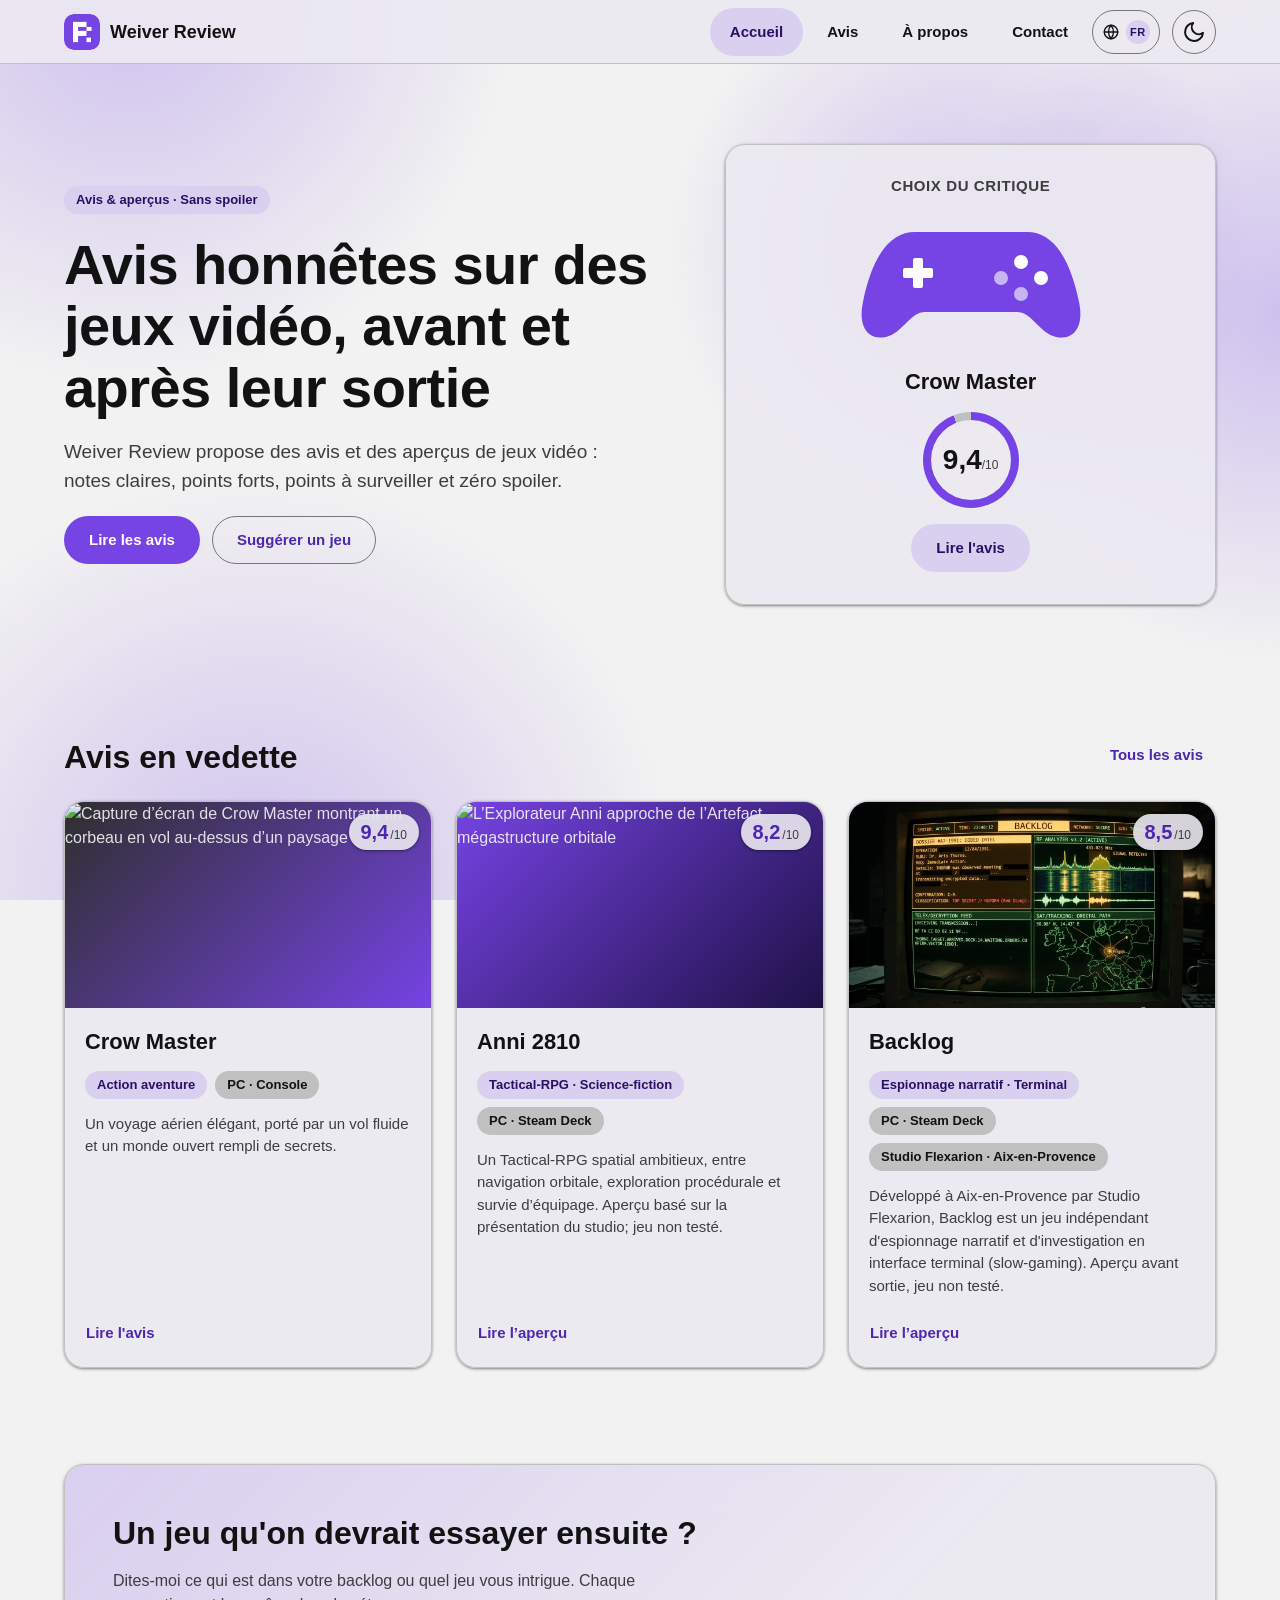
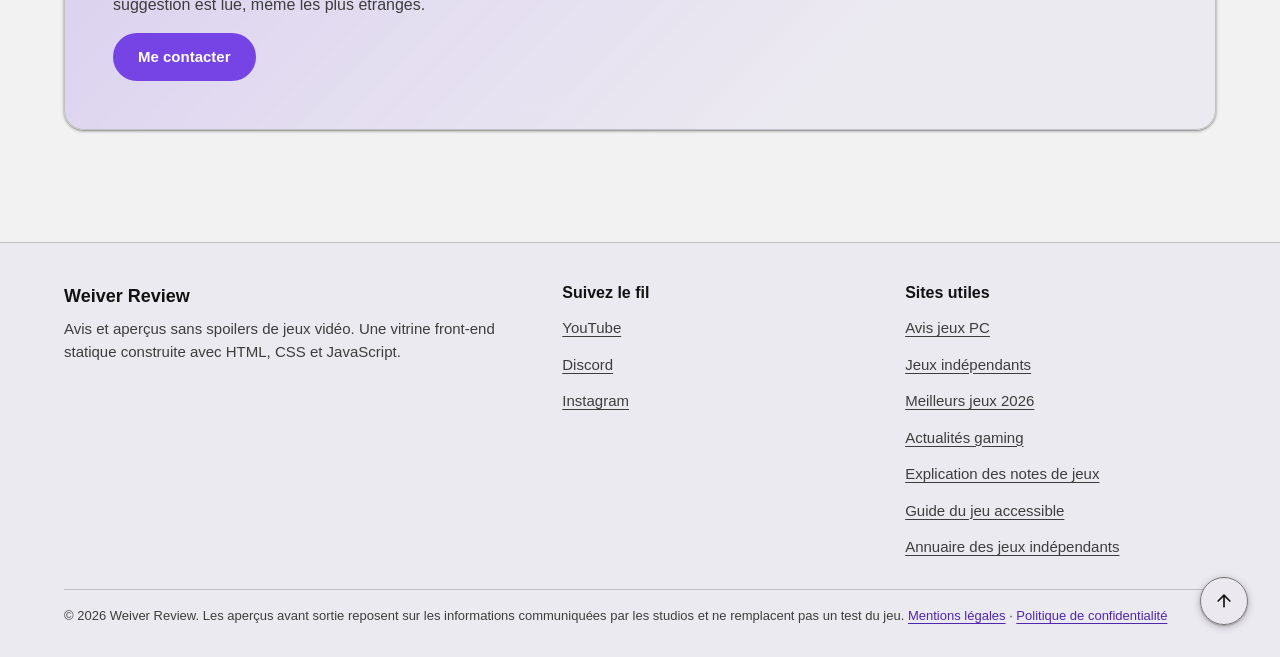
==== commit f84f5265: "note" ====
--- a/index.html
+++ b/index.html
@@ -180,6 +180,7 @@
               <article class="card" data-reveal>
                 <div class="card__cover">
                   <img class="card__art" src="res/images/backlog-terminal.webp" alt="Capture d'écran de l'interface en ligne de commande du jeu d'espionnage narratif Backlog développé par Studio Flexarion" width="320" height="180" loading="lazy">
+                  <p class="card__score"><span class="visually-hidden">Potentiel estimé avant sortie : </span><strong>8,5</strong><span aria-hidden="true">/10</span><span class="visually-hidden"> sur 10</span></p>
                 </div>
                 <div class="card__body">
                   <h3>Backlog</h3>
